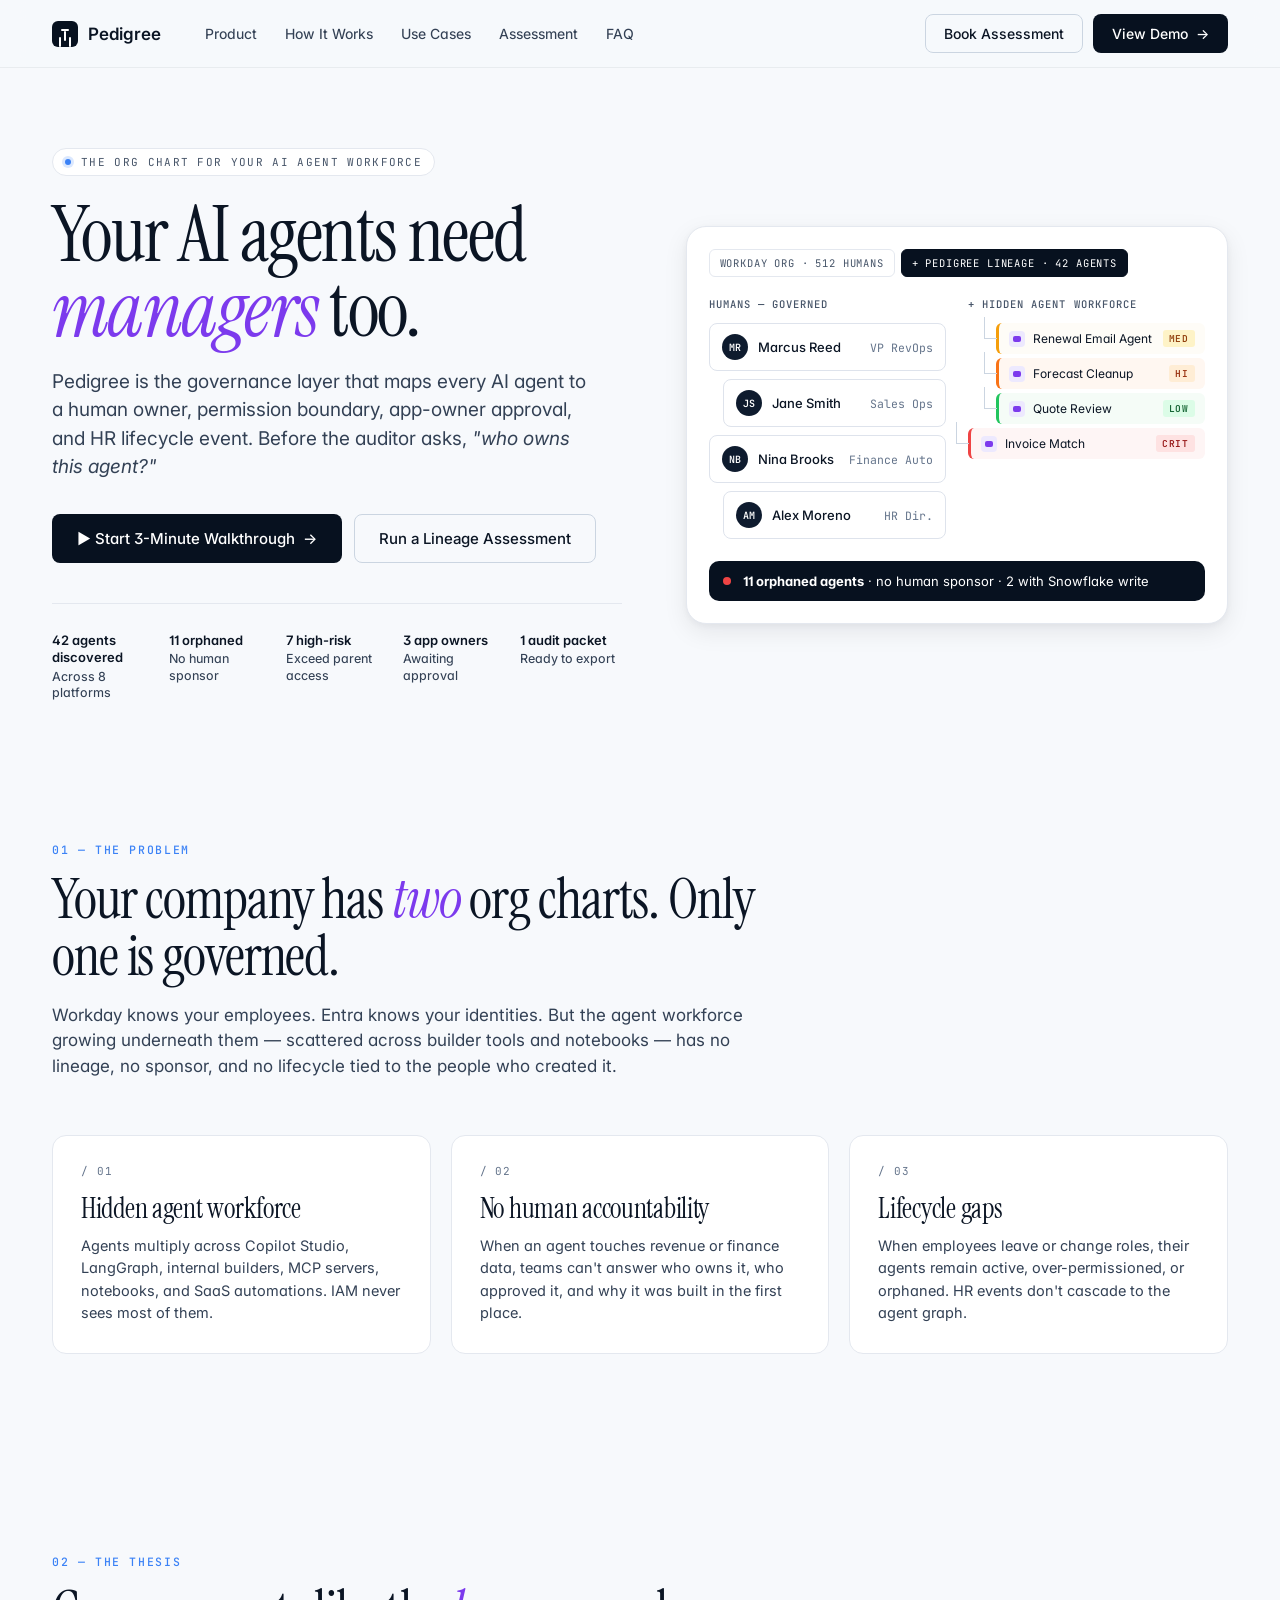
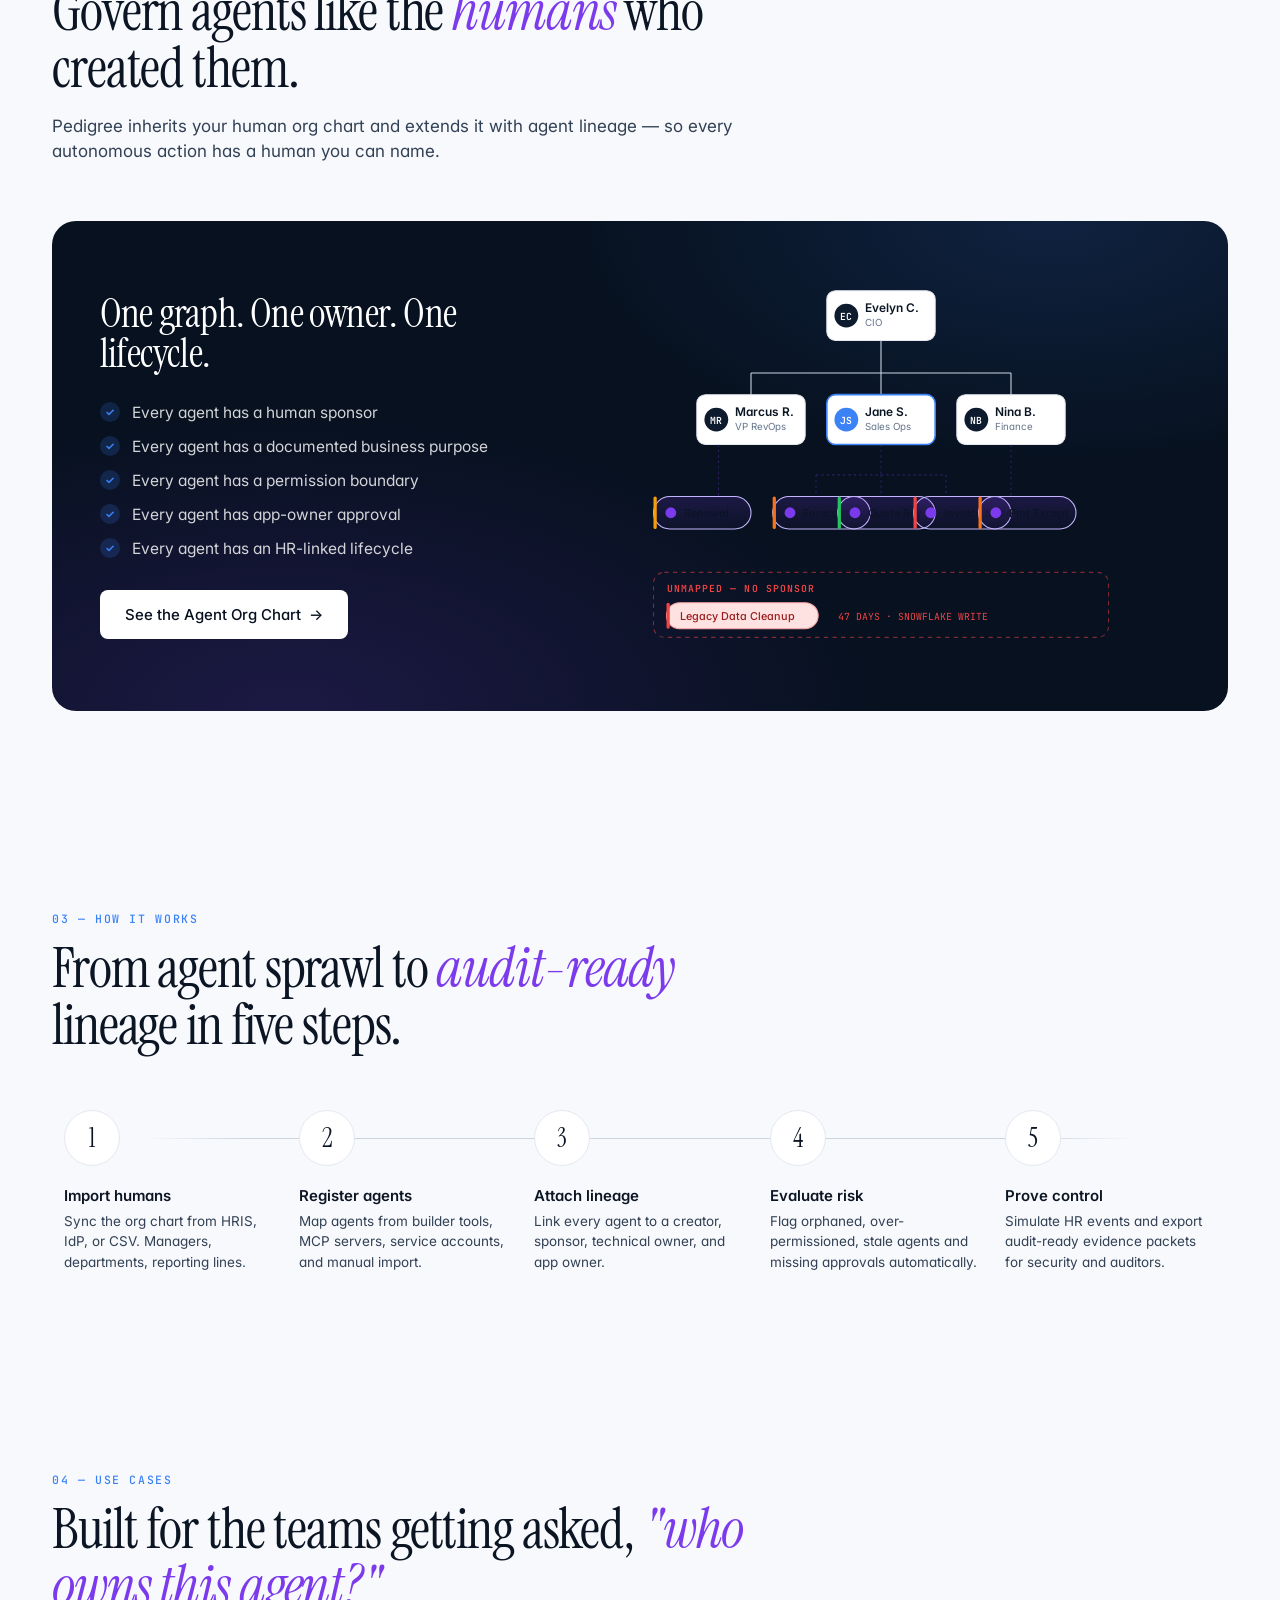
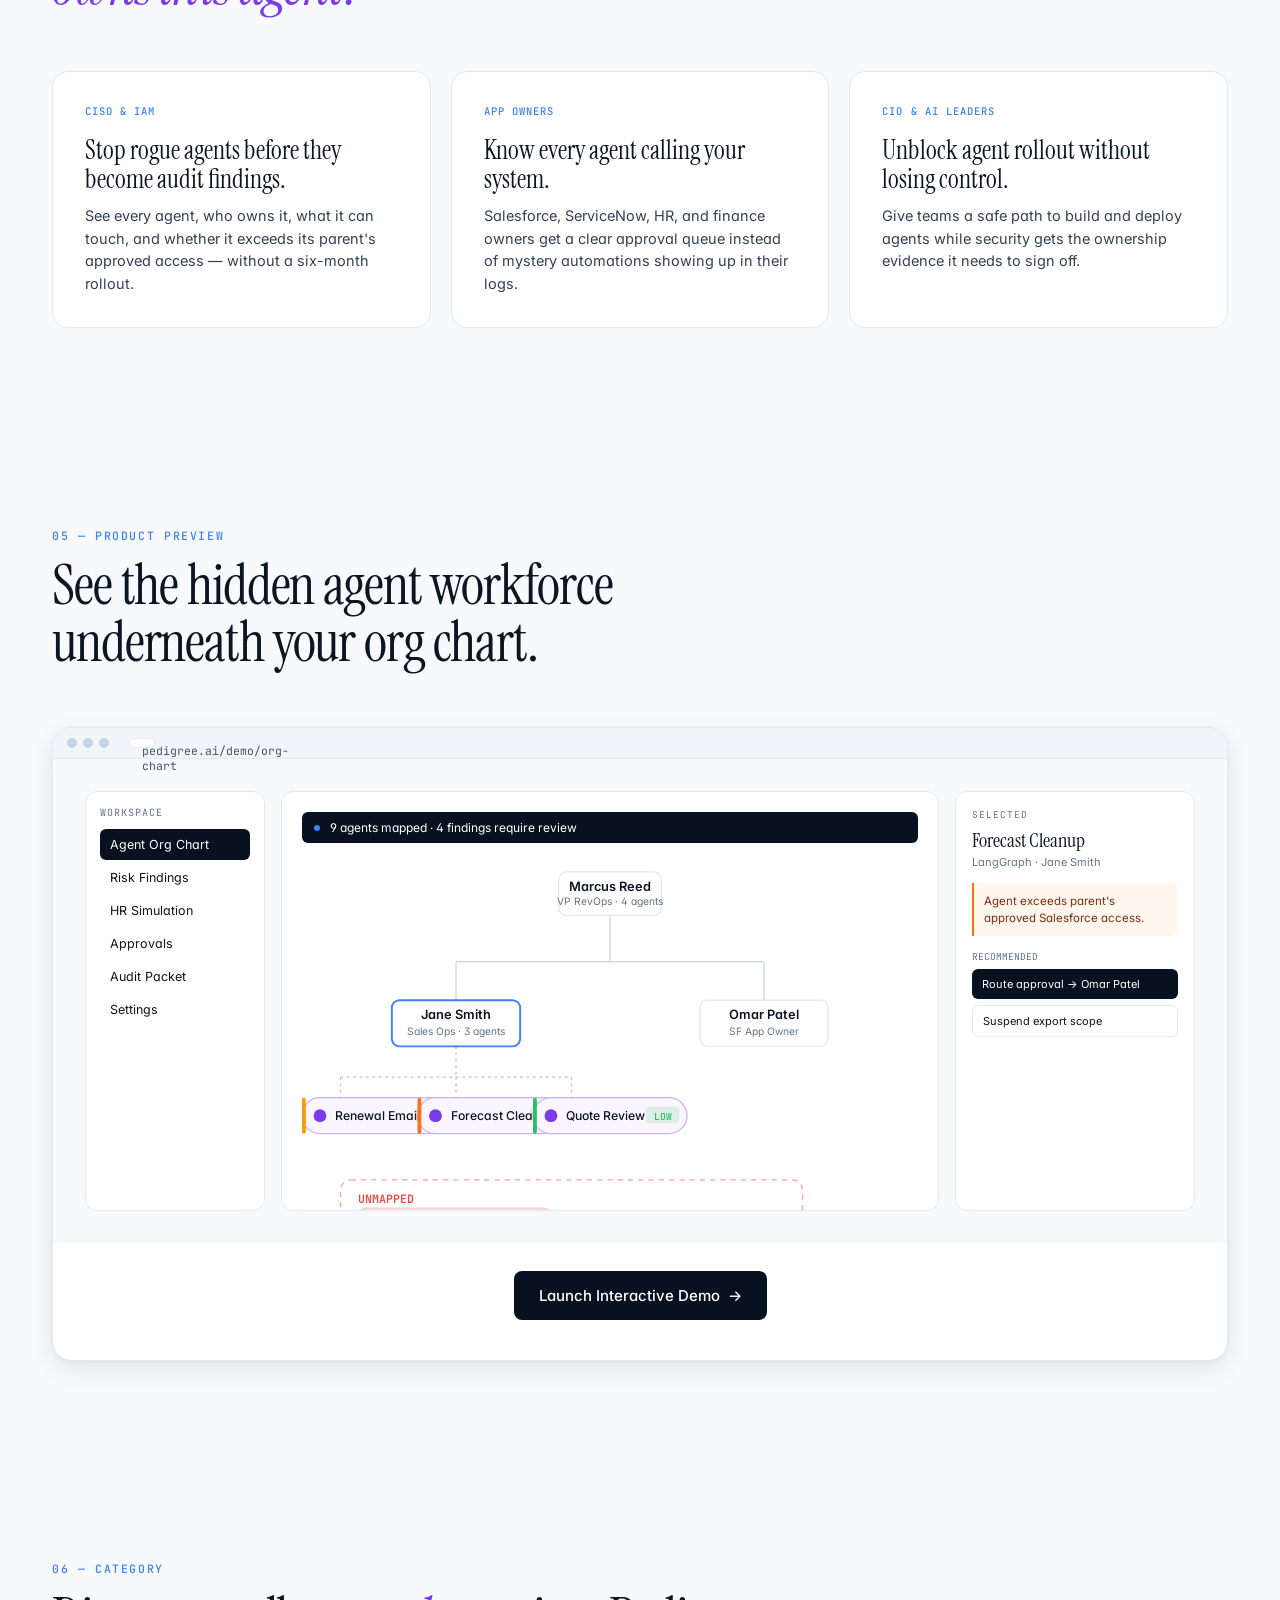
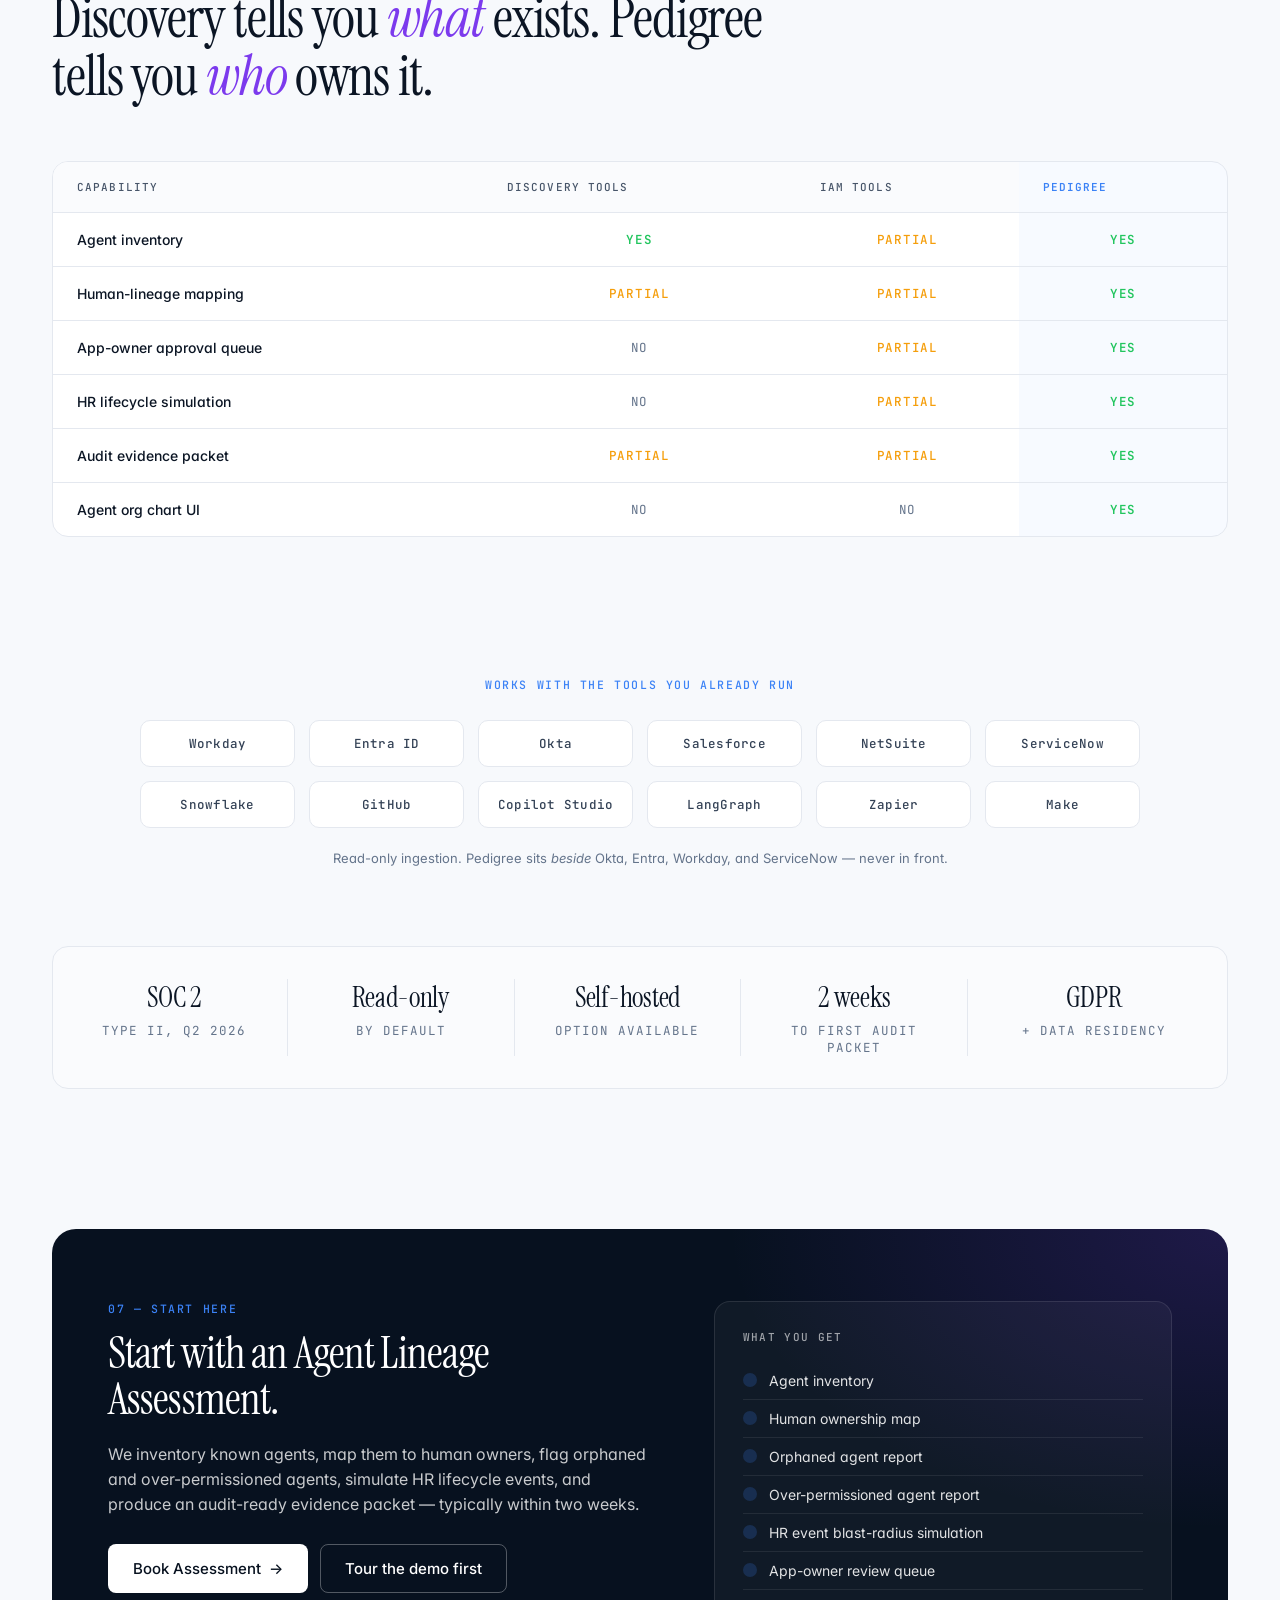
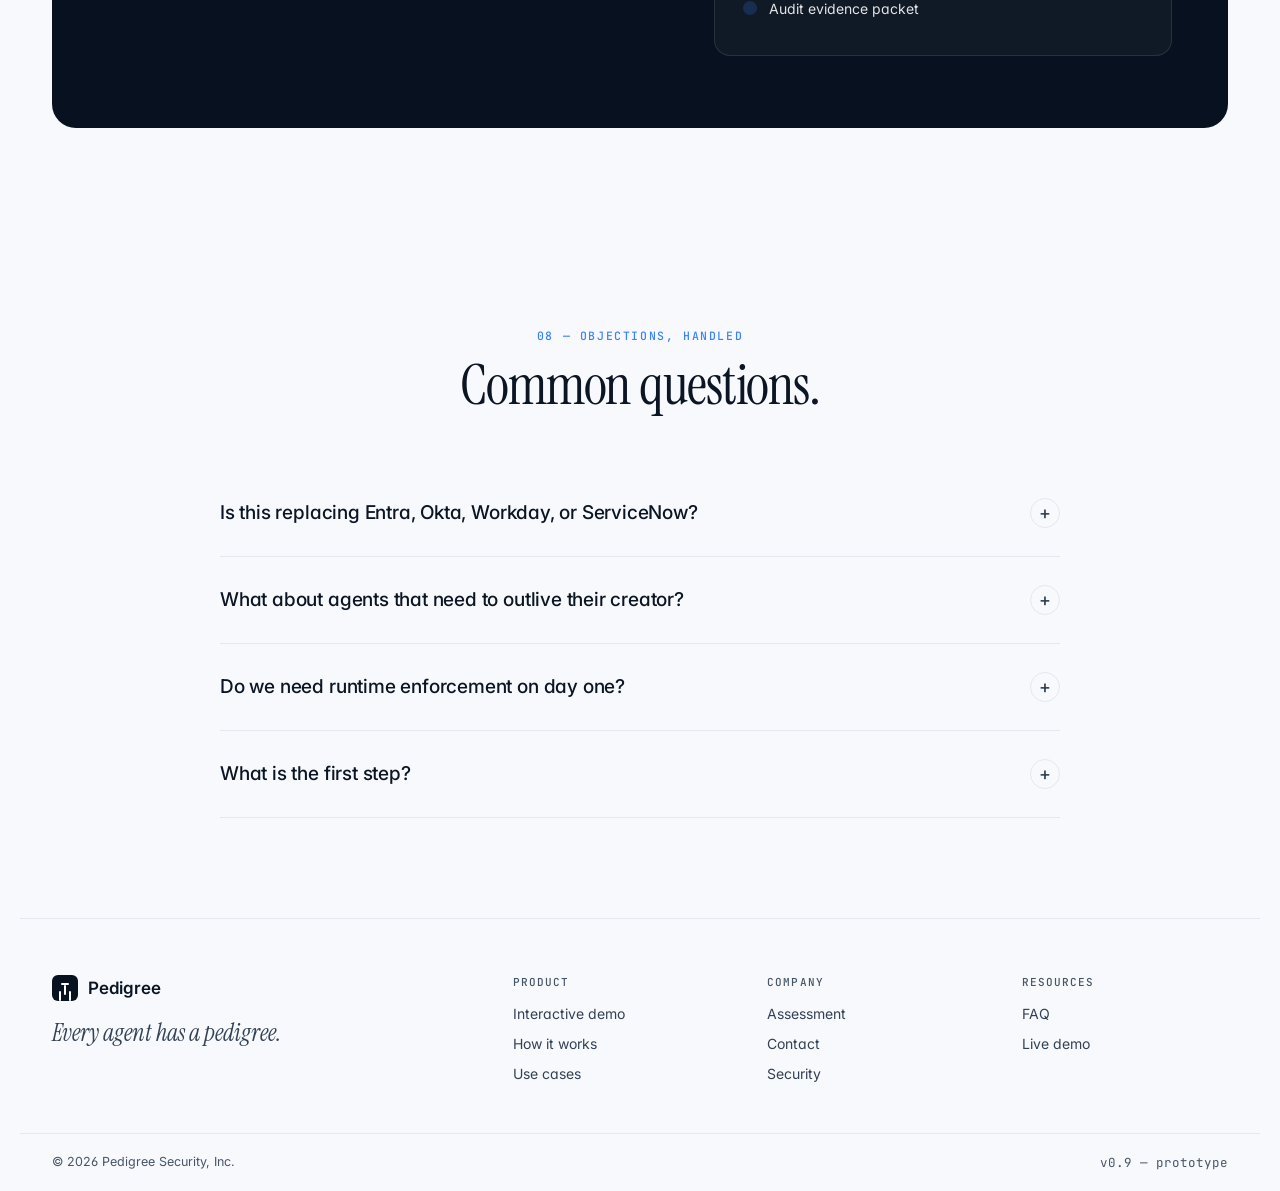
==== index.html @ a043f149 "Initial commit: Pedigree web project Co-Authored-By: Claude Sonnet 4.6 <noreply@anthropic.com>" ====
<!DOCTYPE html>
<html lang="en">
<head>
<meta charset="UTF-8" />
<meta name="viewport" content="width=device-width, initial-scale=1.0" />
<title>Pedigree — Every Agent Has a Pedigree</title>
<link rel="preconnect" href="https://fonts.googleapis.com">
<link rel="preconnect" href="https://fonts.gstatic.com" crossorigin>
<link href="https://fonts.googleapis.com/css2?family=Inter:wght@300;400;500;600;700&family=Instrument+Serif:ital@0;1&family=JetBrains+Mono:wght@400;500&display=swap" rel="stylesheet">
<link rel="stylesheet" href="css/tokens.css">
<style>
  body { background: var(--off-white); color: var(--text); }

  /* ============ Nav ============ */
  .nav {
    position: sticky; top: 0; z-index: 50;
    backdrop-filter: saturate(140%) blur(12px);
    background: rgba(247, 249, 252, 0.78);
    border-bottom: 1px solid rgba(8, 17, 31, 0.06);
  }
  .nav-inner {
    max-width: 1240px; margin: 0 auto; padding: 14px 32px;
    display: flex; align-items: center; gap: 32px;
  }
  .logo {
    display: flex; align-items: center; gap: 10px;
    font-weight: 600; font-size: 17px; letter-spacing: -0.01em;
  }
  .logo-mark {
    width: 26px; height: 26px; border-radius: 6px;
    background: var(--navy-950);
    display: grid; place-items: center; color: white;
    position: relative;
  }
  .logo-mark::before, .logo-mark::after {
    content: ''; position: absolute; background: white; border-radius: 1px;
  }
  .logo-mark::before { width: 8px; height: 2px; top: 8px; }
  .logo-mark::after {
    width: 2px; height: 10px; top: 10px; left: 12px;
    box-shadow: -5px 6px 0 white, 5px 6px 0 white;
  }
  .nav-links { display: flex; gap: 28px; margin-left: 12px; }
  .nav-links a { font-size: 14px; color: var(--text-2); font-weight: 450; }
  .nav-links a:hover { color: var(--text); }
  .nav-right { margin-left: auto; display: flex; gap: 10px; align-items: center; }
  .btn {
    display: inline-flex; align-items: center; gap: 8px;
    padding: 10px 18px; border-radius: var(--r-md);
    font-size: 14px; font-weight: 500; transition: all 0.15s ease;
    border: 1px solid transparent; white-space: nowrap;
  }
  .btn-primary { background: var(--navy-950); color: white; }
  .btn-primary:hover { background: var(--slate-700); transform: translateY(-1px); box-shadow: var(--shadow-md); }
  .btn-ghost { background: transparent; color: var(--text); border-color: var(--border-strong); }
  .btn-ghost:hover { background: white; border-color: var(--slate-400); }
  .btn-lg { padding: 14px 24px; font-size: 15px; }
  .btn .arrow { transition: transform 0.15s ease; }
  .btn:hover .arrow { transform: translateX(3px); }

  /* ============ Hero ============ */
  .hero {
    max-width: 1240px; margin: 0 auto; padding: 80px 32px 40px;
    display: grid; grid-template-columns: 1.05fr 1fr; gap: 64px; align-items: center;
  }
  .eyebrow {
    display: inline-flex; align-items: center; gap: 10px;
    font-family: var(--font-mono); font-size: 11px; text-transform: uppercase;
    letter-spacing: 0.12em; color: var(--slate-500);
    padding: 6px 12px; border: 1px solid var(--border); border-radius: 999px;
    background: white;
  }
  .eyebrow .dot { width: 6px; height: 6px; border-radius: 50%; background: var(--pedigree-blue); box-shadow: 0 0 0 3px rgba(59,130,246,0.18); }
  h1.hero-h {
    font-family: var(--font-serif); font-weight: 400;
    font-size: clamp(48px, 6vw, 84px); line-height: 0.98;
    letter-spacing: -0.02em; margin: 22px 0 18px;
  }
  h1.hero-h em { font-style: italic; color: var(--lineage-violet); }
  .hero-sub { font-size: 19px; line-height: 1.5; color: var(--text-2); max-width: 540px; margin-bottom: 32px; font-weight: 400; }
  .hero-ctas { display: flex; gap: 12px; margin-bottom: 40px; flex-wrap: wrap; }
  .proof-strip {
    display: grid; grid-template-columns: repeat(5, 1fr); gap: 16px;
    padding-top: 28px; border-top: 1px solid var(--border);
  }
  .proof-strip > div { font-size: 12.5px; color: var(--text-2); font-weight: 450; line-height: 1.35; }
  .proof-strip > div strong { display: block; font-weight: 600; color: var(--text); font-size: 13px; margin-bottom: 2px; }

  /* Hero visual — split org chart */
  .hero-viz { position: relative; }
  .viz-card {
    background: white; border-radius: 20px; border: 1px solid var(--border);
    box-shadow: var(--shadow-lg); padding: 22px; overflow: hidden;
    position: relative;
  }
  .viz-tabs { display: flex; gap: 6px; margin-bottom: 20px; }
  .viz-tab {
    font-family: var(--font-mono); font-size: 10.5px; text-transform: uppercase;
    letter-spacing: 0.08em; padding: 6px 10px; border-radius: 6px; color: var(--slate-500);
    border: 1px solid var(--border);
  }
  .viz-tab.active { background: var(--navy-950); color: white; border-color: var(--navy-950); }
  .viz-grid { display: grid; grid-template-columns: 1fr 1fr; gap: 22px; }
  .viz-col h4 {
    font-family: var(--font-mono); font-size: 10.5px; text-transform: uppercase;
    letter-spacing: 0.1em; color: var(--slate-500); margin: 0 0 12px; font-weight: 500;
  }
  .hnode {
    background: white; border: 1px solid var(--slate-150); border-radius: 8px;
    padding: 10px 12px; margin-bottom: 8px; display: flex; align-items: center; gap: 10px;
    font-size: 13px; font-weight: 500;
  }
  .hnode .avatar {
    width: 26px; height: 26px; border-radius: 50%; background: var(--navy-800);
    color: white; font-size: 10px; font-weight: 600;
    display: grid; place-items: center; font-family: var(--font-mono);
  }
  .hnode .meta { font-weight: 400; color: var(--text-muted); font-size: 11.5px; margin-left: auto; font-family: var(--font-mono); }

  .anode {
    border-left: 3px solid var(--risk-medium);
    background: #FEFCF7; border-radius: 6px;
    padding: 7px 10px 7px 10px; margin: 4px 0 4px 28px;
    display: flex; align-items: center; gap: 8px; font-size: 12px;
    position: relative;
  }
  .anode::before {
    content: ''; position: absolute; left: -15px; top: -6px; bottom: 50%;
    border-left: 1px solid var(--slate-200); border-bottom: 1px solid var(--slate-200);
    width: 12px;
  }
  .anode .bot {
    width: 16px; height: 16px; border-radius: 4px; background: var(--lineage-violet-soft);
    display: grid; place-items: center;
  }
  .anode .bot::after { content: ''; width: 8px; height: 6px; border-radius: 2px; background: var(--lineage-violet); display: block; }
  .anode.risk-high { border-left-color: var(--risk-high); background: #FFF7F1; }
  .anode.risk-critical { border-left-color: var(--risk-critical); background: #FEF5F5; }
  .anode.risk-low { border-left-color: var(--risk-low); background: #F5FCF7; }
  .rbadge {
    margin-left: auto; font-family: var(--font-mono); font-size: 9.5px;
    text-transform: uppercase; letter-spacing: 0.08em; font-weight: 600;
    padding: 2px 6px; border-radius: 3px;
  }
  .rbadge.high { background: var(--risk-high-soft); color: #9A3412; }
  .rbadge.critical { background: var(--risk-critical-soft); color: #991B1B; }
  .rbadge.medium { background: var(--risk-medium-soft); color: #92400E; }
  .rbadge.low { background: var(--risk-low-soft); color: #166534; }

  .alert-strip {
    margin-top: 14px; background: var(--navy-950); color: white;
    border-radius: 10px; padding: 12px 14px; display: flex; align-items: center; gap: 12px;
    font-size: 13px;
  }
  .alert-strip .pulse {
    width: 8px; height: 8px; border-radius: 50%; background: var(--risk-critical);
    box-shadow: 0 0 0 0 rgba(239, 68, 68, 0.55); animation: pulse 1.8s infinite;
    flex-shrink: 0;
  }
  @keyframes pulse {
    0% { box-shadow: 0 0 0 0 rgba(239, 68, 68, 0.55); }
    70% { box-shadow: 0 0 0 10px rgba(239, 68, 68, 0); }
    100% { box-shadow: 0 0 0 0 rgba(239, 68, 68, 0); }
  }

  /* ============ Section ============ */
  section.s { max-width: 1240px; margin: 0 auto; padding: 100px 32px; }
  .s-head { max-width: 720px; margin-bottom: 56px; }
  .s-kicker {
    font-family: var(--font-mono); font-size: 11.5px; text-transform: uppercase;
    letter-spacing: 0.14em; color: var(--pedigree-blue); margin-bottom: 14px; font-weight: 500;
  }
  h2.s-h {
    font-family: var(--font-serif); font-weight: 400;
    font-size: clamp(36px, 4.5vw, 56px); line-height: 1.02;
    letter-spacing: -0.02em; margin: 0 0 16px;
  }
  h2.s-h em { font-style: italic; color: var(--lineage-violet); }
  .s-sub { font-size: 17px; color: var(--text-2); line-height: 1.5; }

  /* Problem cards */
  .problem-grid { display: grid; grid-template-columns: repeat(3, 1fr); gap: 20px; }
  .pcard {
    background: white; border-radius: 14px; border: 1px solid var(--border);
    padding: 28px; position: relative; overflow: hidden;
    transition: all 0.2s ease;
  }
  .pcard:hover { border-color: var(--slate-300); transform: translateY(-2px); box-shadow: var(--shadow-md); }
  .pcard-num {
    font-family: var(--font-mono); font-size: 11px; color: var(--slate-400);
    letter-spacing: 0.08em;
  }
  .pcard h3 {
    font-family: var(--font-serif); font-weight: 400; font-size: 28px;
    margin: 16px 0 10px; letter-spacing: -0.01em; line-height: 1.1;
  }
  .pcard p { color: var(--text-2); font-size: 14.5px; line-height: 1.55; margin: 0; }

  /* Thesis — org chart visual */
  .thesis-card {
    background: var(--navy-950); color: white; border-radius: 24px;
    padding: 48px; margin-top: 32px; position: relative; overflow: hidden;
  }
  .thesis-card::before {
    content: ''; position: absolute; inset: 0;
    background:
      radial-gradient(ellipse 600px 300px at 20% 100%, rgba(124, 58, 237, 0.18), transparent),
      radial-gradient(ellipse 500px 250px at 85% 0%, rgba(59, 130, 246, 0.15), transparent);
    pointer-events: none;
  }
  .thesis-inner { position: relative; display: grid; grid-template-columns: 1fr 1.2fr; gap: 56px; align-items: center; }
  .thesis-inner h2.s-h { color: white; }
  .thesis-bullets { margin-top: 28px; display: grid; gap: 14px; }
  .thesis-bullets div {
    display: flex; align-items: center; gap: 12px; font-size: 15.5px; color: rgba(255,255,255,0.82);
  }
  .thesis-bullets .check {
    width: 20px; height: 20px; border-radius: 50%; background: rgba(59,130,246,0.18);
    color: var(--pedigree-blue); display: grid; place-items: center; flex-shrink: 0;
  }
  .thesis-bullets .check::after { content: '✓'; font-size: 11px; font-weight: 700; }

  /* How it works */
  .steps { display: grid; grid-template-columns: repeat(5, 1fr); gap: 0; position: relative; }
  .steps::before {
    content: ''; position: absolute; top: 28px; left: 8%; right: 8%;
    height: 1px; background: linear-gradient(to right, transparent, var(--slate-200) 10%, var(--slate-200) 90%, transparent);
    z-index: 0;
  }
  .step { position: relative; z-index: 1; padding: 0 12px; }
  .step-num {
    width: 56px; height: 56px; border-radius: 50%;
    background: white; border: 1px solid var(--border);
    display: grid; place-items: center; margin-bottom: 20px;
    font-family: var(--font-serif); font-size: 26px; color: var(--text);
  }
  .step h4 { font-size: 15px; font-weight: 600; margin: 0 0 6px; }
  .step p { font-size: 13.5px; color: var(--text-2); line-height: 1.5; margin: 0; }

  /* Use cases */
  .uc-grid { display: grid; grid-template-columns: repeat(3, 1fr); gap: 20px; }
  .ucard {
    background: white; border: 1px solid var(--border); border-radius: 16px;
    padding: 32px; transition: all 0.2s ease; position: relative;
  }
  .ucard:hover { border-color: var(--slate-300); box-shadow: var(--shadow-md); }
  .ucard-tag {
    font-family: var(--font-mono); font-size: 10.5px; text-transform: uppercase;
    letter-spacing: 0.1em; color: var(--pedigree-blue); font-weight: 500; margin-bottom: 18px;
  }
  .ucard h3 { font-family: var(--font-serif); font-weight: 400; font-size: 26px; line-height: 1.1; margin: 0 0 12px; }
  .ucard p { color: var(--text-2); font-size: 14.5px; line-height: 1.55; margin: 0; }

  /* Product preview */
  .preview {
    background: white; border-radius: 20px; border: 1px solid var(--border);
    box-shadow: var(--shadow-lg); overflow: hidden; margin-top: 24px;
  }
  .preview-chrome {
    background: var(--slate-50); padding: 10px 14px; display: flex; gap: 6px; align-items: center;
    border-bottom: 1px solid var(--border);
  }
  .preview-chrome span { width: 10px; height: 10px; border-radius: 50%; background: var(--slate-200); }
  .preview-chrome .url {
    margin-left: 14px; font-family: var(--font-mono); font-size: 11.5px; color: var(--slate-500);
    background: white; padding: 4px 12px; border-radius: 5px; border: 1px solid var(--border);
  }
  .preview-body { padding: 32px; background: var(--off-white); }
  .preview-cta { text-align: center; margin-top: 28px; }

  /* Comparison table */
  .cmp {
    background: white; border: 1px solid var(--border); border-radius: 16px; overflow: hidden;
    margin-top: 24px;
  }
  .cmp table { width: 100%; border-collapse: collapse; }
  .cmp th, .cmp td { padding: 18px 24px; text-align: left; font-size: 14px; }
  .cmp th {
    font-family: var(--font-mono); font-size: 11px; text-transform: uppercase;
    letter-spacing: 0.1em; color: var(--slate-500); font-weight: 500;
    background: var(--surface-2); border-bottom: 1px solid var(--border);
  }
  .cmp th.pedigree, .cmp td.pedigree { background: rgba(59, 130, 246, 0.04); color: var(--pedigree-blue); font-weight: 600; }
  .cmp th.pedigree { color: var(--pedigree-blue); }
  .cmp tr + tr td { border-top: 1px solid var(--border); }
  .cmp td:first-child { font-weight: 500; color: var(--text); }
  .cmp .v-yes { color: var(--risk-low); font-weight: 600; }
  .cmp .v-no { color: var(--slate-400); }
  .cmp .v-partial { color: var(--risk-medium); font-weight: 500; }
  .cmp td:not(:first-child) { text-align: center; font-family: var(--font-mono); font-size: 12.5px; text-transform: uppercase; letter-spacing: 0.06em; }

  /* FAQ */
  .faq { max-width: 840px; margin: 0 auto; }
  .faq-item {
    border-bottom: 1px solid var(--border); padding: 28px 0; cursor: pointer;
  }
  .faq-q {
    display: flex; align-items: center; justify-content: space-between; gap: 24px;
    font-size: 19px; font-weight: 500; letter-spacing: -0.01em;
  }
  .faq-toggle {
    width: 30px; height: 30px; border-radius: 50%; border: 1px solid var(--border);
    display: grid; place-items: center; font-size: 18px; color: var(--text-2);
    flex-shrink: 0; transition: all 0.2s;
  }
  .faq-item.open .faq-toggle { background: var(--navy-950); color: white; border-color: var(--navy-950); transform: rotate(45deg); }
  .faq-a {
    color: var(--text-2); font-size: 15px; line-height: 1.6;
    max-height: 0; overflow: hidden; transition: max-height 0.25s ease, margin 0.25s ease;
  }
  .faq-item.open .faq-a { max-height: 300px; margin-top: 14px; }

  /* Assessment CTA */
  .assess {
    background: var(--navy-950); color: white; border-radius: 24px;
    padding: 72px 56px; display: grid; grid-template-columns: 1.2fr 1fr; gap: 56px; align-items: start;
    position: relative; overflow: hidden;
  }
  .assess::before {
    content: ''; position: absolute; inset: 0;
    background: radial-gradient(ellipse 500px 300px at 100% 0%, rgba(124, 58, 237, 0.2), transparent);
    pointer-events: none;
  }
  .assess h2 { font-family: var(--font-serif); font-weight: 400; font-size: 44px; line-height: 1.05; margin: 0 0 20px; letter-spacing: -0.02em; color: white; }
  .assess p { color: rgba(255,255,255,0.78); font-size: 16px; line-height: 1.55; margin-bottom: 28px; }
  .deliverables {
    background: rgba(255,255,255,0.04); border: 1px solid rgba(255,255,255,0.1);
    border-radius: 16px; padding: 28px; position: relative;
  }
  .deliverables h4 {
    font-family: var(--font-mono); font-size: 11px; text-transform: uppercase;
    letter-spacing: 0.12em; color: rgba(255,255,255,0.6); margin: 0 0 18px; font-weight: 500;
  }
  .deliverables li {
    list-style: none; padding: 10px 0; border-top: 1px solid rgba(255,255,255,0.08);
    display: flex; align-items: center; gap: 12px; font-size: 14px; color: rgba(255,255,255,0.88);
  }
  .deliverables li:first-child { border-top: none; }
  .deliverables li::before {
    content: ''; width: 14px; height: 14px; border-radius: 50%;
    background: rgba(59,130,246,0.2); position: relative; flex-shrink: 0;
  }
  .btn-white { background: white; color: var(--navy-950); }
  .btn-white:hover { background: var(--off-white); }

  /* Logo pills + trust row */
  .logo-pill {
    background: white; border: 1px solid var(--border); border-radius: 10px;
    padding: 14px 10px; text-align: center; font-size: 12.5px; font-weight: 500;
    color: var(--text-2); font-family: var(--font-mono); letter-spacing: 0.02em;
  }
  .trust-row {
    background: var(--surface-2); border: 1px solid var(--border); border-radius: 16px;
    padding: 32px; display: grid; grid-template-columns: repeat(5, 1fr); gap: 24px;
  }
  .trust-item { text-align: center; border-right: 1px solid var(--border); padding-right: 24px; }
  .trust-item:last-child { border-right: none; padding-right: 0; }
  .trust-item .t-num {
    font-family: var(--font-serif); font-size: 28px; font-weight: 400;
    letter-spacing: -0.01em; color: var(--text); margin-bottom: 6px;
  }
  .trust-item > div:last-child { font-size: 12.5px; color: var(--text-muted); font-family: var(--font-mono); text-transform: uppercase; letter-spacing: 0.08em; }

  /* Footer */
  footer {
    border-top: 1px solid var(--border); padding: 56px 32px 40px;
    max-width: 1240px; margin: 0 auto;
    display: grid; grid-template-columns: 2fr 1fr 1fr 1fr; gap: 48px;
  }
  footer .ft-brand { max-width: 320px; }
  footer .ft-brand p { font-family: var(--font-serif); font-size: 24px; font-style: italic; margin: 16px 0 0; color: var(--text-2); }
  footer h5 { font-family: var(--font-mono); font-size: 11px; text-transform: uppercase; letter-spacing: 0.1em; color: var(--slate-500); margin: 0 0 14px; font-weight: 500; }
  footer ul { list-style: none; padding: 0; margin: 0; }
  footer li { margin-bottom: 10px; }
  footer a { font-size: 14px; color: var(--text-2); }
  footer a:hover { color: var(--text); }
  .ft-bottom { max-width: 1240px; margin: 0 auto; border-top: 1px solid var(--border); padding: 20px 32px; display: flex; justify-content: space-between; font-size: 12.5px; color: var(--slate-500); }

  /* Modal */
  .modal-backdrop {
    position: fixed; inset: 0; background: rgba(8, 17, 31, 0.5); backdrop-filter: blur(4px);
    z-index: 100; display: none; align-items: center; justify-content: center; padding: 24px;
  }
  .modal-backdrop.open { display: flex; }
  .modal {
    background: white; border-radius: 20px; padding: 40px; max-width: 520px; width: 100%;
    box-shadow: var(--shadow-xl); position: relative;
  }
  .modal-close {
    position: absolute; top: 18px; right: 18px; width: 32px; height: 32px;
    border-radius: 50%; background: var(--slate-50); display: grid; place-items: center;
    font-size: 18px; color: var(--text-2);
  }
  .modal h3 { font-family: var(--font-serif); font-size: 32px; font-weight: 400; margin: 0 0 8px; letter-spacing: -0.015em; }
  .modal p { color: var(--text-2); font-size: 14px; margin: 0 0 24px; }
  .form-grid { display: grid; gap: 14px; }
  .form-row { display: grid; grid-template-columns: 1fr 1fr; gap: 14px; }
  .form-field label {
    display: block; font-size: 12px; font-weight: 500; color: var(--text-2);
    margin-bottom: 6px; font-family: var(--font-mono); text-transform: uppercase; letter-spacing: 0.08em;
  }
  .form-field input, .form-field select, .form-field textarea {
    width: 100%; padding: 10px 12px; border: 1px solid var(--border); border-radius: 8px;
    font-size: 14px; background: var(--off-white);
  }
  .form-field input:focus, .form-field select:focus, .form-field textarea:focus {
    outline: none; border-color: var(--pedigree-blue); background: white;
  }
  .form-success { text-align: center; padding: 20px 0; }
  .form-success .check-big {
    width: 56px; height: 56px; border-radius: 50%; background: var(--risk-low-soft); color: var(--risk-low);
    display: grid; place-items: center; margin: 0 auto 20px; font-size: 24px;
  }
  .form-success h4 { font-family: var(--font-serif); font-size: 26px; font-weight: 400; margin: 0 0 10px; }

  @media (max-width: 960px) {
    .hero { grid-template-columns: 1fr; gap: 32px; padding: 48px 24px; }
    .proof-strip { grid-template-columns: repeat(2, 1fr); }
    .problem-grid, .uc-grid { grid-template-columns: 1fr; }
    .steps { grid-template-columns: 1fr; gap: 24px; }
    .steps::before { display: none; }
    .thesis-inner { grid-template-columns: 1fr; }
    .assess { grid-template-columns: 1fr; padding: 48px 24px; }
    .nav-links { display: none; }
    footer { grid-template-columns: 1fr 1fr; }
    section.s { padding: 64px 24px; }
  }
</style>
</head>
<body>

<!-- Nav -->
<nav class="nav">
  <div class="nav-inner">
    <a href="#" class="logo">
      <span class="logo-mark"></span>
      <span>Pedigree</span>
    </a>
    <div class="nav-links">
      <a href="#product">Product</a>
      <a href="#how">How It Works</a>
      <a href="#use-cases">Use Cases</a>
      <a href="#assessment">Assessment</a>
      <a href="#faq">FAQ</a>
    </div>
    <div class="nav-right">
      <button class="btn btn-ghost" onclick="openAssessModal()">Book Assessment</button>
      <a class="btn btn-primary" href="demo.html">View Demo <span class="arrow">→</span></a>
    </div>
  </div>
</nav>

<!-- Hero -->
<section class="hero">
  <div>
    <span class="eyebrow"><span class="dot"></span> The org chart for your AI agent workforce</span>
    <h1 class="hero-h">Your AI agents need <em>managers</em> too.</h1>
    <p class="hero-sub">
      Pedigree is the governance layer that maps every AI agent to a human owner, permission boundary,
      app-owner approval, and HR lifecycle event. Before the auditor asks, <em>"who owns this agent?"</em>
    </p>
    <div class="hero-ctas">
      <a class="btn btn-primary btn-lg" href="demo.html">▶ Start 3-Minute Walkthrough <span class="arrow">→</span></a>
      <button class="btn btn-ghost btn-lg" onclick="openAssessModal()">Run a Lineage Assessment</button>
    </div>
    <div class="proof-strip">
      <div><strong>42 agents discovered</strong>Across 8 platforms</div>
      <div><strong>11 orphaned</strong>No human sponsor</div>
      <div><strong>7 high-risk</strong>Exceed parent access</div>
      <div><strong>3 app owners</strong>Awaiting approval</div>
      <div><strong>1 audit packet</strong>Ready to export</div>
    </div>
  </div>

  <!-- Hero visual -->
  <div class="hero-viz">
    <div class="viz-card">
      <div class="viz-tabs">
        <span class="viz-tab">Workday org · 512 humans</span>
        <span class="viz-tab active">+ Pedigree lineage · 42 agents</span>
      </div>
      <div class="viz-grid">
        <div class="viz-col">
          <h4>Humans — governed</h4>
          <div class="hnode"><span class="avatar">MR</span> Marcus Reed <span class="meta">VP RevOps</span></div>
          <div class="hnode" style="margin-left: 14px;"><span class="avatar">JS</span> Jane Smith <span class="meta">Sales Ops</span></div>
          <div class="hnode"><span class="avatar">NB</span> Nina Brooks <span class="meta">Finance Auto</span></div>
          <div class="hnode" style="margin-left: 14px;"><span class="avatar">AM</span> Alex Moreno <span class="meta">HR Dir.</span></div>
        </div>
        <div class="viz-col">
          <h4>+ Hidden agent workforce</h4>
          <div class="anode risk-medium"><span class="bot"></span> Renewal Email Agent <span class="rbadge medium">Med</span></div>
          <div class="anode risk-high"><span class="bot"></span> Forecast Cleanup <span class="rbadge high">Hi</span></div>
          <div class="anode risk-low"><span class="bot"></span> Quote Review <span class="rbadge low">Low</span></div>
          <div class="anode risk-critical" style="margin-left: 0;"><span class="bot"></span> Invoice Match <span class="rbadge critical">Crit</span></div>
        </div>
      </div>
      <div class="alert-strip">
        <span class="pulse"></span>
        <div>
          <strong>11 orphaned agents</strong> · no human sponsor · 2 with Snowflake write
        </div>
      </div>
    </div>
  </div>
</section>

<!-- Problem section -->
<section class="s" id="problem">
  <div class="s-head">
    <div class="s-kicker">01 — The problem</div>
    <h2 class="s-h">Your company has <em>two</em> org charts. Only one is governed.</h2>
    <p class="s-sub">
      Workday knows your employees. Entra knows your identities. But the agent workforce growing
      underneath them — scattered across builder tools and notebooks — has no lineage, no sponsor,
      and no lifecycle tied to the people who created it.
    </p>
  </div>
  <div class="problem-grid">
    <div class="pcard">
      <div class="pcard-num">/ 01</div>
      <h3>Hidden agent workforce</h3>
      <p>Agents multiply across Copilot Studio, LangGraph, internal builders, MCP servers, notebooks, and SaaS automations. IAM never sees most of them.</p>
    </div>
    <div class="pcard">
      <div class="pcard-num">/ 02</div>
      <h3>No human accountability</h3>
      <p>When an agent touches revenue or finance data, teams can't answer who owns it, who approved it, and why it was built in the first place.</p>
    </div>
    <div class="pcard">
      <div class="pcard-num">/ 03</div>
      <h3>Lifecycle gaps</h3>
      <p>When employees leave or change roles, their agents remain active, over-permissioned, or orphaned. HR events don't cascade to the agent graph.</p>
    </div>
  </div>
</section>

<!-- Thesis -->
<section class="s" id="product">
  <div class="s-head">
    <div class="s-kicker">02 — The thesis</div>
    <h2 class="s-h">Govern agents like the <em>humans</em> who created them.</h2>
    <p class="s-sub">Pedigree inherits your human org chart and extends it with agent lineage — so every autonomous action has a human you can name.</p>
  </div>
  <div class="thesis-card">
    <div class="thesis-inner">
      <div>
        <h2 class="s-h" style="font-size: 40px;">One graph. One owner. One lifecycle.</h2>
        <div class="thesis-bullets">
          <div><span class="check"></span> Every agent has a human sponsor</div>
          <div><span class="check"></span> Every agent has a documented business purpose</div>
          <div><span class="check"></span> Every agent has a permission boundary</div>
          <div><span class="check"></span> Every agent has app-owner approval</div>
          <div><span class="check"></span> Every agent has an HR-linked lifecycle</div>
        </div>
        <div style="margin-top: 32px;">
          <a class="btn btn-white btn-lg" href="demo.html">See the Agent Org Chart <span class="arrow">→</span></a>
        </div>
      </div>
      <!-- Mini org chart svg -->
      <div id="thesisChart"></div>
    </div>
  </div>
</section>

<!-- How it works -->
<section class="s" id="how">
  <div class="s-head">
    <div class="s-kicker">03 — How it works</div>
    <h2 class="s-h">From agent sprawl to <em>audit-ready</em> lineage in five steps.</h2>
  </div>
  <div class="steps">
    <div class="step"><div class="step-num">1</div><h4>Import humans</h4><p>Sync the org chart from HRIS, IdP, or CSV. Managers, departments, reporting lines.</p></div>
    <div class="step"><div class="step-num">2</div><h4>Register agents</h4><p>Map agents from builder tools, MCP servers, service accounts, and manual import.</p></div>
    <div class="step"><div class="step-num">3</div><h4>Attach lineage</h4><p>Link every agent to a creator, sponsor, technical owner, and app owner.</p></div>
    <div class="step"><div class="step-num">4</div><h4>Evaluate risk</h4><p>Flag orphaned, over-permissioned, stale agents and missing approvals automatically.</p></div>
    <div class="step"><div class="step-num">5</div><h4>Prove control</h4><p>Simulate HR events and export audit-ready evidence packets for security and auditors.</p></div>
  </div>
</section>

<!-- Use cases -->
<section class="s" id="use-cases">
  <div class="s-head">
    <div class="s-kicker">04 — Use cases</div>
    <h2 class="s-h">Built for the teams getting asked, <em>"who owns this agent?"</em></h2>
  </div>
  <div class="uc-grid">
    <div class="ucard">
      <div class="ucard-tag">CISO &amp; IAM</div>
      <h3>Stop rogue agents before they become audit findings.</h3>
      <p>See every agent, who owns it, what it can touch, and whether it exceeds its parent's approved access — without a six-month rollout.</p>
    </div>
    <div class="ucard">
      <div class="ucard-tag">App Owners</div>
      <h3>Know every agent calling your system.</h3>
      <p>Salesforce, ServiceNow, HR, and finance owners get a clear approval queue instead of mystery automations showing up in their logs.</p>
    </div>
    <div class="ucard">
      <div class="ucard-tag">CIO &amp; AI Leaders</div>
      <h3>Unblock agent rollout without losing control.</h3>
      <p>Give teams a safe path to build and deploy agents while security gets the ownership evidence it needs to sign off.</p>
    </div>
  </div>
</section>

<!-- Product preview -->
<section class="s">
  <div class="s-head">
    <div class="s-kicker">05 — Product preview</div>
    <h2 class="s-h">See the hidden agent workforce underneath your org chart.</h2>
  </div>
  <div class="preview">
    <div class="preview-chrome">
      <span></span><span></span><span></span>
      <span class="url">pedigree.ai/demo/org-chart</span>
    </div>
    <div class="preview-body">
      <div id="previewCanvas"></div>
    </div>
    <div class="preview-cta" style="padding: 0 32px 40px;">
      <a class="btn btn-primary btn-lg" href="demo.html">Launch Interactive Demo <span class="arrow">→</span></a>
    </div>
  </div>
</section>

<!-- Comparison -->
<section class="s">
  <div class="s-head">
    <div class="s-kicker">06 — Category</div>
    <h2 class="s-h">Discovery tells you <em>what</em> exists. Pedigree tells you <em>who</em> owns it.</h2>
  </div>
  <div class="cmp">
    <table>
      <thead>
        <tr>
          <th>Capability</th>
          <th>Discovery tools</th>
          <th>IAM tools</th>
          <th class="pedigree">Pedigree</th>
        </tr>
      </thead>
      <tbody>
        <tr><td>Agent inventory</td><td><span class="v-yes">Yes</span></td><td><span class="v-partial">Partial</span></td><td class="pedigree"><span class="v-yes">Yes</span></td></tr>
        <tr><td>Human-lineage mapping</td><td><span class="v-partial">Partial</span></td><td><span class="v-partial">Partial</span></td><td class="pedigree"><span class="v-yes">Yes</span></td></tr>
        <tr><td>App-owner approval queue</td><td><span class="v-no">No</span></td><td><span class="v-partial">Partial</span></td><td class="pedigree"><span class="v-yes">Yes</span></td></tr>
        <tr><td>HR lifecycle simulation</td><td><span class="v-no">No</span></td><td><span class="v-partial">Partial</span></td><td class="pedigree"><span class="v-yes">Yes</span></td></tr>
        <tr><td>Audit evidence packet</td><td><span class="v-partial">Partial</span></td><td><span class="v-partial">Partial</span></td><td class="pedigree"><span class="v-yes">Yes</span></td></tr>
        <tr><td>Agent org chart UI</td><td><span class="v-no">No</span></td><td><span class="v-no">No</span></td><td class="pedigree"><span class="v-yes">Yes</span></td></tr>
      </tbody>
    </table>
  </div>
</section>

<!-- Integrations strip -->
<section class="s" style="padding-top: 40px; padding-bottom: 40px;">
  <div style="text-align: center; margin-bottom: 28px;">
    <div class="s-kicker">Works with the tools you already run</div>
  </div>
  <div style="display: grid; grid-template-columns: repeat(6, 1fr); gap: 14px; max-width: 1000px; margin: 0 auto;">
    <!-- logo pills -->
    <div class="logo-pill">Workday</div>
    <div class="logo-pill">Entra ID</div>
    <div class="logo-pill">Okta</div>
    <div class="logo-pill">Salesforce</div>
    <div class="logo-pill">NetSuite</div>
    <div class="logo-pill">ServiceNow</div>
    <div class="logo-pill">Snowflake</div>
    <div class="logo-pill">GitHub</div>
    <div class="logo-pill">Copilot Studio</div>
    <div class="logo-pill">LangGraph</div>
    <div class="logo-pill">Zapier</div>
    <div class="logo-pill">Make</div>
  </div>
  <div style="text-align: center; margin-top: 22px; font-size: 13px; color: var(--text-muted);">
    Read-only ingestion. Pedigree sits <em>beside</em> Okta, Entra, Workday, and ServiceNow — never in front.
  </div>
</section>

<!-- Trust row -->
<section class="s" style="padding: 40px 32px;">
  <div class="trust-row">
    <div class="trust-item"><div class="t-num">SOC 2</div><div>Type II, Q2 2026</div></div>
    <div class="trust-item"><div class="t-num">Read-only</div><div>by default</div></div>
    <div class="trust-item"><div class="t-num">Self-hosted</div><div>option available</div></div>
    <div class="trust-item"><div class="t-num">2 weeks</div><div>to first audit packet</div></div>
    <div class="trust-item"><div class="t-num">GDPR</div><div>+ data residency</div></div>
  </div>
</section>

<!-- Assessment -->
<section class="s" id="assessment">
  <div class="assess">
    <div>
      <div class="s-kicker" style="color: var(--pedigree-blue);">07 — Start here</div>
      <h2>Start with an Agent Lineage Assessment.</h2>
      <p>
        We inventory known agents, map them to human owners, flag orphaned and over-permissioned
        agents, simulate HR lifecycle events, and produce an audit-ready evidence packet —
        typically within two weeks.
      </p>
      <div style="display: flex; gap: 12px; flex-wrap: wrap;">
        <button class="btn btn-white btn-lg" onclick="openAssessModal()">Book Assessment <span class="arrow">→</span></button>
        <a class="btn btn-ghost btn-lg" style="color: white; border-color: rgba(255,255,255,0.3);" href="demo.html">Tour the demo first</a>
      </div>
    </div>
    <div class="deliverables">
      <h4>What you get</h4>
      <ul style="padding: 0; margin: 0;">
        <li>Agent inventory</li>
        <li>Human ownership map</li>
        <li>Orphaned agent report</li>
        <li>Over-permissioned agent report</li>
        <li>HR event blast-radius simulation</li>
        <li>App-owner review queue</li>
        <li>Audit evidence packet</li>
      </ul>
    </div>
  </div>
</section>

<!-- FAQ -->
<section class="s" id="faq">
  <div class="s-head" style="text-align: center; margin: 0 auto 56px;">
    <div class="s-kicker">08 — Objections, handled</div>
    <h2 class="s-h">Common questions.</h2>
  </div>
  <div class="faq">
    <div class="faq-item" onclick="this.classList.toggle('open')">
      <div class="faq-q">Is this replacing Entra, Okta, Workday, or ServiceNow? <span class="faq-toggle">+</span></div>
      <div class="faq-a">No. Pedigree sits above and between them as the lineage and evidence layer for AI agents. It connects human ownership, app-owner approvals, permission boundaries, and HR lifecycle events — it doesn't replace the systems of record.</div>
    </div>
    <div class="faq-item" onclick="this.classList.toggle('open')">
      <div class="faq-q">What about agents that need to outlive their creator? <span class="faq-toggle">+</span></div>
      <div class="faq-a">Pedigree supports org-owned agents with explicit exception workflows, sponsor reassignment, and audit evidence. Human-parented is the default; exceptions are visible and reviewable.</div>
    </div>
    <div class="faq-item" onclick="this.classList.toggle('open')">
      <div class="faq-q">Do we need runtime enforcement on day one? <span class="faq-toggle">+</span></div>
      <div class="faq-a">No. Most teams start with read-only lineage, risk findings, and audit evidence. Runtime enforcement becomes much easier once the ownership graph is trusted.</div>
    </div>
    <div class="faq-item" onclick="this.classList.toggle('open')">
      <div class="faq-q">What is the first step? <span class="faq-toggle">+</span></div>
      <div class="faq-a">Run an Agent Lineage Assessment. Start with known agents, map ownership, identify risk, and build the first governance baseline. You can see the interactive demo to understand the shape of the deliverable.</div>
    </div>
  </div>
</section>

<!-- Footer -->
<footer>
  <div class="ft-brand">
    <div class="logo"><span class="logo-mark"></span><span>Pedigree</span></div>
    <p>Every agent has a pedigree.</p>
  </div>
  <div>
    <h5>Product</h5>
    <ul>
      <li><a href="demo.html">Interactive demo</a></li>
      <li><a href="#how">How it works</a></li>
      <li><a href="#use-cases">Use cases</a></li>
    </ul>
  </div>
  <div>
    <h5>Company</h5>
    <ul>
      <li><a href="#assessment">Assessment</a></li>
      <li><a href="#" onclick="openAssessModal(); return false;">Contact</a></li>
      <li><a href="#">Security</a></li>
    </ul>
  </div>
  <div>
    <h5>Resources</h5>
    <ul>
      <li><a href="#faq">FAQ</a></li>
      <li><a href="demo.html">Live demo</a></li>
    </ul>
  </div>
</footer>
<div class="ft-bottom">
  <div>© 2026 Pedigree Security, Inc.</div>
  <div class="font-mono">v0.9 — prototype</div>
</div>

<!-- Assessment Modal -->
<div class="modal-backdrop" id="assessModal" onclick="if(event.target === this) closeAssessModal()">
  <div class="modal" id="assessModalContent">
    <button class="modal-close" onclick="closeAssessModal()">×</button>
    <div id="modalForm">
      <h3>Book Agent Lineage Assessment</h3>
      <p>2-week engagement. No commitment. You get a complete agent inventory, human ownership map, risk findings, HR lifecycle simulation, and audit evidence packet — whether or not you move forward with Pedigree.</p>
      <form class="form-grid" onsubmit="submitAssess(event)">
        <div class="form-row">
          <div class="form-field"><label>Name</label><input required type="text" placeholder="Full name" /></div>
          <div class="form-field"><label>Work email</label><input required type="email" placeholder="you@company.com" /></div>
        </div>
        <div class="form-row">
          <div class="form-field"><label>Company</label><input required type="text" placeholder="Acme Corp" /></div>
          <div class="form-field"><label>Role</label><select>
            <option>CISO / Security leadership</option>
            <option>IAM team</option>
            <option>CIO / AI platform</option>
            <option>App owner</option>
            <option>Other</option>
          </select></div>
        </div>
        <div class="form-field"><label>Agent platforms in use</label><input type="text" placeholder="Copilot Studio, LangGraph, internal..." /></div>
        <div class="form-field"><label>Notes (optional)</label><textarea rows="3" placeholder="Audit timeline? Specific concerns?"></textarea></div>
        <button class="btn btn-primary btn-lg" style="width: 100%; justify-content: center;">Submit request <span class="arrow">→</span></button>
      </form>
    </div>
    <div id="modalSuccess" style="display: none;" class="form-success">
      <div class="check-big">✓</div>
      <h4>Request captured.</h4>
      <p>In the real product, this would route to the Pedigree team for scheduling. For this prototype, we're just showing the success state.</p>
      <a class="btn btn-primary" href="demo.html">Tour the demo →</a>
    </div>
  </div>
</div>

<script>
  function openAssessModal() {
    document.getElementById('assessModal').classList.add('open');
    document.getElementById('modalForm').style.display = 'block';
    document.getElementById('modalSuccess').style.display = 'none';
  }
  function closeAssessModal() {
    document.getElementById('assessModal').classList.remove('open');
  }
  function submitAssess(e) {
    e.preventDefault();
    document.getElementById('modalForm').style.display = 'none';
    document.getElementById('modalSuccess').style.display = 'block';
  }

  // Thesis mini org chart SVG
  const thesisChart = document.getElementById('thesisChart');
  thesisChart.innerHTML = `
    <svg viewBox="0 0 480 360" width="100%" style="max-width: 520px;">
      <defs>
        <linearGradient id="aFill" x1="0" y1="0" x2="0" y2="1">
          <stop offset="0" stop-color="#7C3AED" stop-opacity="0.18"/>
          <stop offset="1" stop-color="#7C3AED" stop-opacity="0.04"/>
        </linearGradient>
      </defs>
      <!-- Root human -->
      <g>
        <rect x="190" y="20" width="100" height="46" rx="8" fill="white" stroke="#E4E8EF"/>
        <circle cx="208" cy="43" r="11" fill="#0E1B2E"/>
        <text x="208" y="47" font-family="JetBrains Mono" font-size="9" font-weight="600" fill="white" text-anchor="middle">EC</text>
        <text x="225" y="40" font-family="Inter" font-size="11" font-weight="600" fill="#0B1524">Evelyn C.</text>
        <text x="225" y="53" font-family="Inter" font-size="9" fill="#64748B">CIO</text>
      </g>
      <!-- Lines from root -->
      <path d="M240,66 L240,96 M120,96 L360,96 M120,96 L120,116 M240,96 L240,116 M360,96 L360,116" stroke="#CBD5E1" fill="none"/>
      <!-- Managers -->
      <g>
        <rect x="70" y="116" width="100" height="46" rx="8" fill="white" stroke="#E4E8EF"/>
        <circle cx="88" cy="139" r="11" fill="#0E1B2E"/>
        <text x="88" y="143" font-family="JetBrains Mono" font-size="9" font-weight="600" fill="white" text-anchor="middle">MR</text>
        <text x="105" y="136" font-family="Inter" font-size="11" font-weight="600" fill="#0B1524">Marcus R.</text>
        <text x="105" y="149" font-family="Inter" font-size="9" fill="#64748B">VP RevOps</text>
      </g>
      <g>
        <rect x="190" y="116" width="100" height="46" rx="8" fill="white" stroke="#3B82F6" stroke-width="1.5"/>
        <circle cx="208" cy="139" r="11" fill="#3B82F6"/>
        <text x="208" y="143" font-family="JetBrains Mono" font-size="9" font-weight="600" fill="white" text-anchor="middle">JS</text>
        <text x="225" y="136" font-family="Inter" font-size="11" font-weight="600" fill="#0B1524">Jane S.</text>
        <text x="225" y="149" font-family="Inter" font-size="9" fill="#64748B">Sales Ops</text>
      </g>
      <g>
        <rect x="310" y="116" width="100" height="46" rx="8" fill="white" stroke="#E4E8EF"/>
        <circle cx="328" cy="139" r="11" fill="#0E1B2E"/>
        <text x="328" y="143" font-family="JetBrains Mono" font-size="9" font-weight="600" fill="white" text-anchor="middle">NB</text>
        <text x="345" y="136" font-family="Inter" font-size="11" font-weight="600" fill="#0B1524">Nina B.</text>
        <text x="345" y="149" font-family="Inter" font-size="9" fill="#64748B">Finance</text>
      </g>
      <!-- Agent edges -->
      <path d="M240,162 L240,190 M180,190 L300,190 M180,190 L180,210 M240,190 L240,210 M300,190 L300,210" stroke="#7C3AED" stroke-opacity="0.35" stroke-dasharray="2 3" fill="none"/>
      <path d="M90,162 L90,210" stroke="#7C3AED" stroke-opacity="0.35" stroke-dasharray="2 3" fill="none"/>
      <path d="M360,162 L360,210" stroke="#7C3AED" stroke-opacity="0.35" stroke-dasharray="2 3" fill="none"/>
      <!-- Agents -->
      ${[
        {x: 30, y: 210, label: 'Renewal', risk: '#F59E0B'},
        {x: 140, y: 210, label: 'Forecast', risk: '#F97316'},
        {x: 200, y: 210, label: 'Quote Rev', risk: '#22C55E'},
        {x: 270, y: 210, label: 'Invoice Match', risk: '#EF4444'},
        {x: 330, y: 210, label: 'Pmt Except', risk: '#F97316'},
      ].map(a => `
        <g>
          <rect x="${a.x}" y="${a.y}" width="90" height="30" rx="15" fill="url(#aFill)" stroke="#C4B5FD"/>
          <rect x="${a.x}" y="${a.y}" width="3" height="30" rx="1.5" fill="${a.risk}"/>
          <circle cx="${a.x+16}" cy="${a.y+15}" r="5" fill="#7C3AED"/>
          <text x="${a.x+28}" y="${a.y+19}" font-family="Inter" font-size="10" font-weight="500" fill="#0B1524">${a.label}</text>
        </g>
      `).join('')}
      <!-- Orphan lane -->
      <g transform="translate(0, 280)">
        <rect x="30" y="0" width="420" height="60" rx="10" fill="none" stroke="#EF4444" stroke-dasharray="4 4" opacity="0.5"/>
        <text x="42" y="18" font-family="JetBrains Mono" font-size="9" font-weight="600" fill="#EF4444" letter-spacing="1">UNMAPPED — NO SPONSOR</text>
        <g>
          <rect x="42" y="28" width="140" height="24" rx="12" fill="#FEE2E2" stroke="#FCA5A5"/>
          <rect x="42" y="28" width="3" height="24" rx="1.5" fill="#EF4444"/>
          <text x="54" y="44" font-family="Inter" font-size="10" font-weight="500" fill="#991B1B">Legacy Data Cleanup</text>
        </g>
        <text x="200" y="44" font-family="JetBrains Mono" font-size="9" fill="#EF4444">47 DAYS · SNOWFLAKE WRITE</text>
      </g>
    </svg>
  `;

  // Preview canvas — larger version
  const previewCanvas = document.getElementById('previewCanvas');
  previewCanvas.innerHTML = `
    <div style="display: grid; grid-template-columns: 180px 1fr 240px; gap: 16px; height: 420px;">
      <!-- left nav -->
      <div style="background: white; border: 1px solid var(--border); border-radius: 12px; padding: 14px;">
        <div style="font-family: var(--font-mono); font-size: 10px; text-transform: uppercase; letter-spacing: 0.1em; color: var(--slate-400); margin-bottom: 10px;">Workspace</div>
        ${['Agent Org Chart', 'Risk Findings', 'HR Simulation', 'Approvals', 'Audit Packet', 'Settings'].map((l, i) => `
          <div style="padding: 8px 10px; border-radius: 6px; font-size: 12.5px; margin-bottom: 2px; ${i===0?'background:var(--navy-950); color:white;':''}">${l}</div>
        `).join('')}
      </div>
      <!-- canvas -->
      <div style="background: white; border: 1px solid var(--border); border-radius: 12px; padding: 20px; position: relative; overflow: hidden;">
        <div style="background: var(--navy-950); color:white; padding: 8px 12px; border-radius: 6px; font-size: 12px; margin-bottom: 16px; display: flex; align-items: center; gap: 10px;">
          <span style="width: 6px; height: 6px; border-radius: 50%; background: var(--pedigree-blue);"></span>
          9 agents mapped · 4 findings require review
        </div>
        <svg viewBox="0 0 480 300" width="100%">
          <rect x="200" y="10" width="80" height="34" rx="6" fill="white" stroke="#E4E8EF"/>
          <text x="240" y="25" font-family="Inter" font-size="10" font-weight="600" fill="#0B1524" text-anchor="middle">Marcus Reed</text>
          <text x="240" y="36" font-family="Inter" font-size="8" fill="#64748B" text-anchor="middle">VP RevOps · 4 agents</text>

          <path d="M240 44 L240 80 M120 80 L360 80 M120 80 L120 110 M360 80 L360 110" stroke="#CBD5E1" fill="none"/>

          <rect x="70" y="110" width="100" height="36" rx="6" fill="white" stroke="#3B82F6" stroke-width="1.5"/>
          <text x="120" y="125" font-family="Inter" font-size="10" font-weight="600" fill="#0B1524" text-anchor="middle">Jane Smith</text>
          <text x="120" y="137" font-family="Inter" font-size="8" fill="#64748B" text-anchor="middle">Sales Ops · 3 agents</text>

          <rect x="310" y="110" width="100" height="36" rx="6" fill="white" stroke="#E4E8EF"/>
          <text x="360" y="125" font-family="Inter" font-size="10" font-weight="600" fill="#0B1524" text-anchor="middle">Omar Patel</text>
          <text x="360" y="137" font-family="Inter" font-size="8" fill="#64748B" text-anchor="middle">SF App Owner</text>

          <path d="M120 146 L120 170 M30 170 L210 170 M30 170 L30 186 M120 170 L120 186 M210 170 L210 186" stroke="#7C3AED" stroke-opacity="0.4" stroke-dasharray="2 3" fill="none"/>

          ${[{x: 0, r: '#F59E0B', n: 'Renewal Email', rr: 'MED'},{x: 90, r: '#F97316', n: 'Forecast Cleanup', rr: 'HIGH'},{x: 180, r: '#22C55E', n: 'Quote Review', rr: 'LOW'}].map(a => `
            <g transform="translate(${a.x}, 0)">
              <rect x="0" y="186" width="120" height="28" rx="14" fill="#FAF5FF" stroke="#C4B5FD"/>
              <rect x="0" y="186" width="3" height="28" rx="1.5" fill="${a.r}"/>
              <circle cx="14" cy="200" r="5" fill="#7C3AED"/>
              <text x="26" y="203" font-family="Inter" font-size="9.5" font-weight="500" fill="#0B1524">${a.n}</text>
              <rect x="88" y="193" width="26" height="13" rx="3" fill="${a.r}22"/>
              <text x="101" y="203" font-family="JetBrains Mono" font-size="7.5" font-weight="600" fill="${a.r}" text-anchor="middle">${a.rr}</text>
            </g>
          `).join('')}

          <rect x="30" y="250" width="360" height="40" rx="8" fill="none" stroke="#EF4444" stroke-dasharray="4 4" opacity="0.5"/>
          <text x="44" y="268" font-family="JetBrains Mono" font-size="9" font-weight="600" fill="#EF4444">UNMAPPED</text>
          <rect x="44" y="272" width="150" height="12" rx="6" fill="#FEE2E2" stroke="#FCA5A5" stroke-width="0.5"/>
          <text x="52" y="281" font-family="Inter" font-size="8" font-weight="500" fill="#991B1B">Legacy Data Cleanup · 47d</text>
        </svg>
      </div>
      <!-- right panel -->
      <div style="background: white; border: 1px solid var(--border); border-radius: 12px; padding: 16px;">
        <div style="font-family: var(--font-mono); font-size: 9.5px; text-transform: uppercase; letter-spacing: 0.1em; color: var(--slate-400); margin-bottom: 8px;">Selected</div>
        <div style="font-family: var(--font-serif); font-size: 20px; line-height: 1.1; margin-bottom: 4px;">Forecast Cleanup</div>
        <div style="font-size: 11px; color: var(--text-muted); margin-bottom: 14px;">LangGraph · Jane Smith</div>
        <div style="background: #FFF7ED; border-left: 2px solid var(--risk-high); padding: 10px; font-size: 11.5px; line-height: 1.4; color: #7C2D12; margin-bottom: 14px; border-radius: 0 6px 6px 0;">Agent exceeds parent's approved Salesforce access.</div>
        <div style="font-family: var(--font-mono); font-size: 9.5px; text-transform: uppercase; color: var(--slate-400); margin-bottom: 6px;">Recommended</div>
        <div style="background: var(--navy-950); color: white; padding: 8px 10px; border-radius: 6px; font-size: 11px; margin-bottom: 6px;">Route approval → Omar Patel</div>
        <div style="border: 1px solid var(--border); padding: 8px 10px; border-radius: 6px; font-size: 11px;">Suspend export scope</div>
      </div>
    </div>
  `;
</script>
</body>
</html>
---- css/tokens.css ----
/* Pedigree Design Tokens */
:root {
  /* Core neutrals */
  --navy-950: #07111F;
  --navy-900: #0B1524;
  --navy-800: #0E1B2E;
  --navy-700: #111827;
  --slate-700: #1E293B;
  --slate-600: #334155;
  --slate-500: #475569;
  --slate-400: #64748B;
  --slate-300: #94A3B8;
  --slate-200: #CBD5E1;
  --slate-150: #DEE3EC;
  --slate-100: #E2E8F0;
  --slate-50: #F1F5F9;
  --off-white: #F7F9FC;
  --white: #FFFFFF;

  /* Accents */
  --pedigree-blue: #3B82F6;
  --pedigree-blue-dark: #2563EB;
  --pedigree-blue-soft: #DBEAFE;
  --lineage-violet: #7C3AED;
  --lineage-violet-soft: #EDE9FE;
  --agent-teal: #14B8A6;
  --agent-teal-soft: #CCFBF1;

  /* Risk */
  --risk-low: #22C55E;
  --risk-low-soft: #DCFCE7;
  --risk-medium: #F59E0B;
  --risk-medium-soft: #FEF3C7;
  --risk-high: #F97316;
  --risk-high-soft: #FFEDD5;
  --risk-critical: #EF4444;
  --risk-critical-soft: #FEE2E2;
  --risk-unknown: #94A3B8;
  --risk-unknown-soft: #F1F5F9;

  /* Semantic */
  --bg: var(--off-white);
  --surface: var(--white);
  --surface-2: #FAFBFD;
  --border: #E4E8EF;
  --border-strong: #CBD5E1;
  --text: #0B1524;
  --text-2: #334155;
  --text-muted: #64748B;

  /* Fonts */
  --font-sans: 'Inter', -apple-system, BlinkMacSystemFont, system-ui, sans-serif;
  --font-serif: 'Instrument Serif', 'Times New Roman', serif;
  --font-mono: 'JetBrains Mono', 'SF Mono', Menlo, monospace;

  /* Shadows */
  --shadow-sm: 0 1px 2px rgba(8, 17, 31, 0.04);
  --shadow-md: 0 2px 8px rgba(8, 17, 31, 0.06), 0 1px 2px rgba(8, 17, 31, 0.04);
  --shadow-lg: 0 8px 24px rgba(8, 17, 31, 0.08), 0 2px 6px rgba(8, 17, 31, 0.04);
  --shadow-xl: 0 20px 60px rgba(8, 17, 31, 0.12), 0 4px 12px rgba(8, 17, 31, 0.06);

  /* Radius */
  --r-xs: 4px;
  --r-sm: 6px;
  --r-md: 8px;
  --r-lg: 12px;
  --r-xl: 16px;
  --r-2xl: 20px;
  --r-pill: 999px;
}

* { box-sizing: border-box; }
html, body { margin: 0; padding: 0; }
body {
  font-family: var(--font-sans);
  color: var(--text);
  background: var(--bg);
  font-feature-settings: "ss01", "cv01", "cv11";
  -webkit-font-smoothing: antialiased;
  -moz-osx-font-smoothing: grayscale;
}
button { font-family: inherit; cursor: pointer; border: none; background: none; padding: 0; color: inherit; }
a { color: inherit; text-decoration: none; }
input, select, textarea { font-family: inherit; }

/* Type */
.font-serif { font-family: var(--font-serif); font-weight: 400; letter-spacing: -0.01em; }
.font-mono { font-family: var(--font-mono); }

/* Scrollbars */
.scroll::-webkit-scrollbar { width: 10px; height: 10px; }
.scroll::-webkit-scrollbar-track { background: transparent; }
.scroll::-webkit-scrollbar-thumb { background: var(--slate-200); border-radius: 999px; border: 2px solid var(--bg); }
.scroll::-webkit-scrollbar-thumb:hover { background: var(--slate-300); }
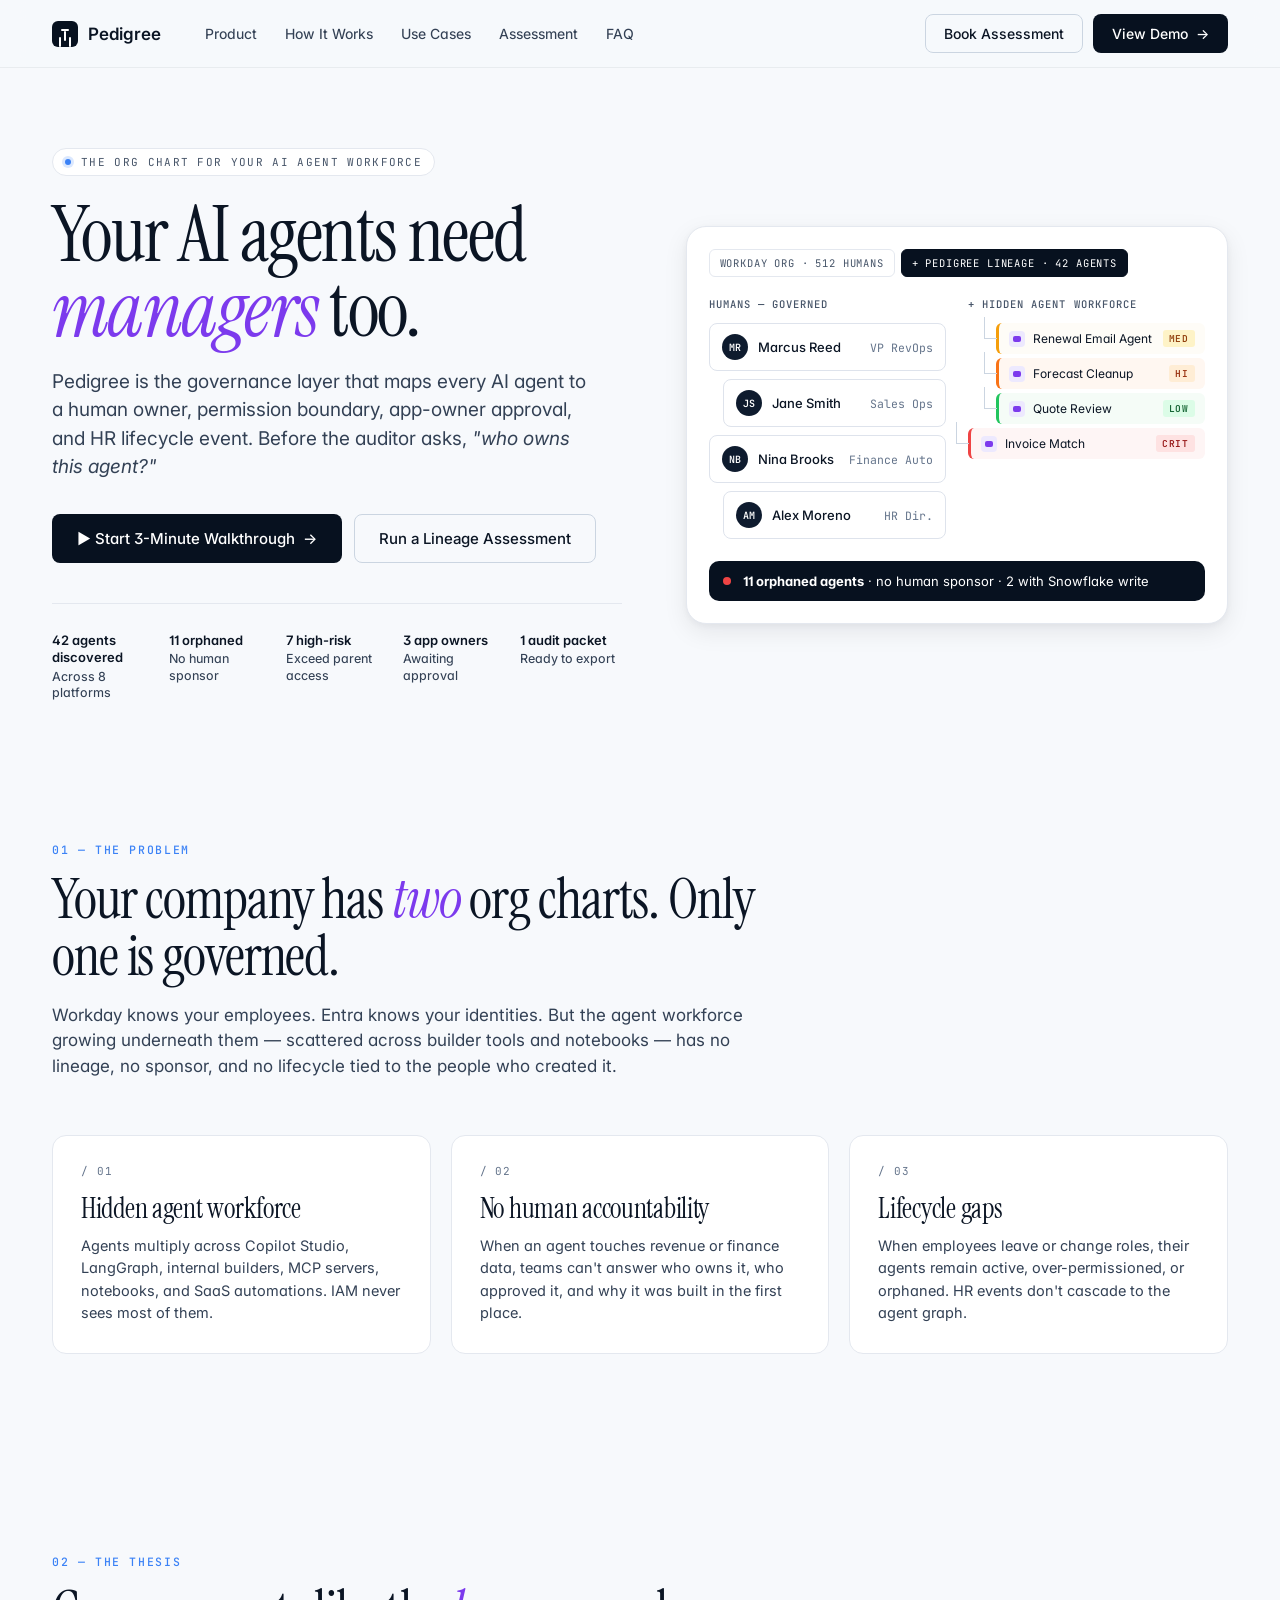
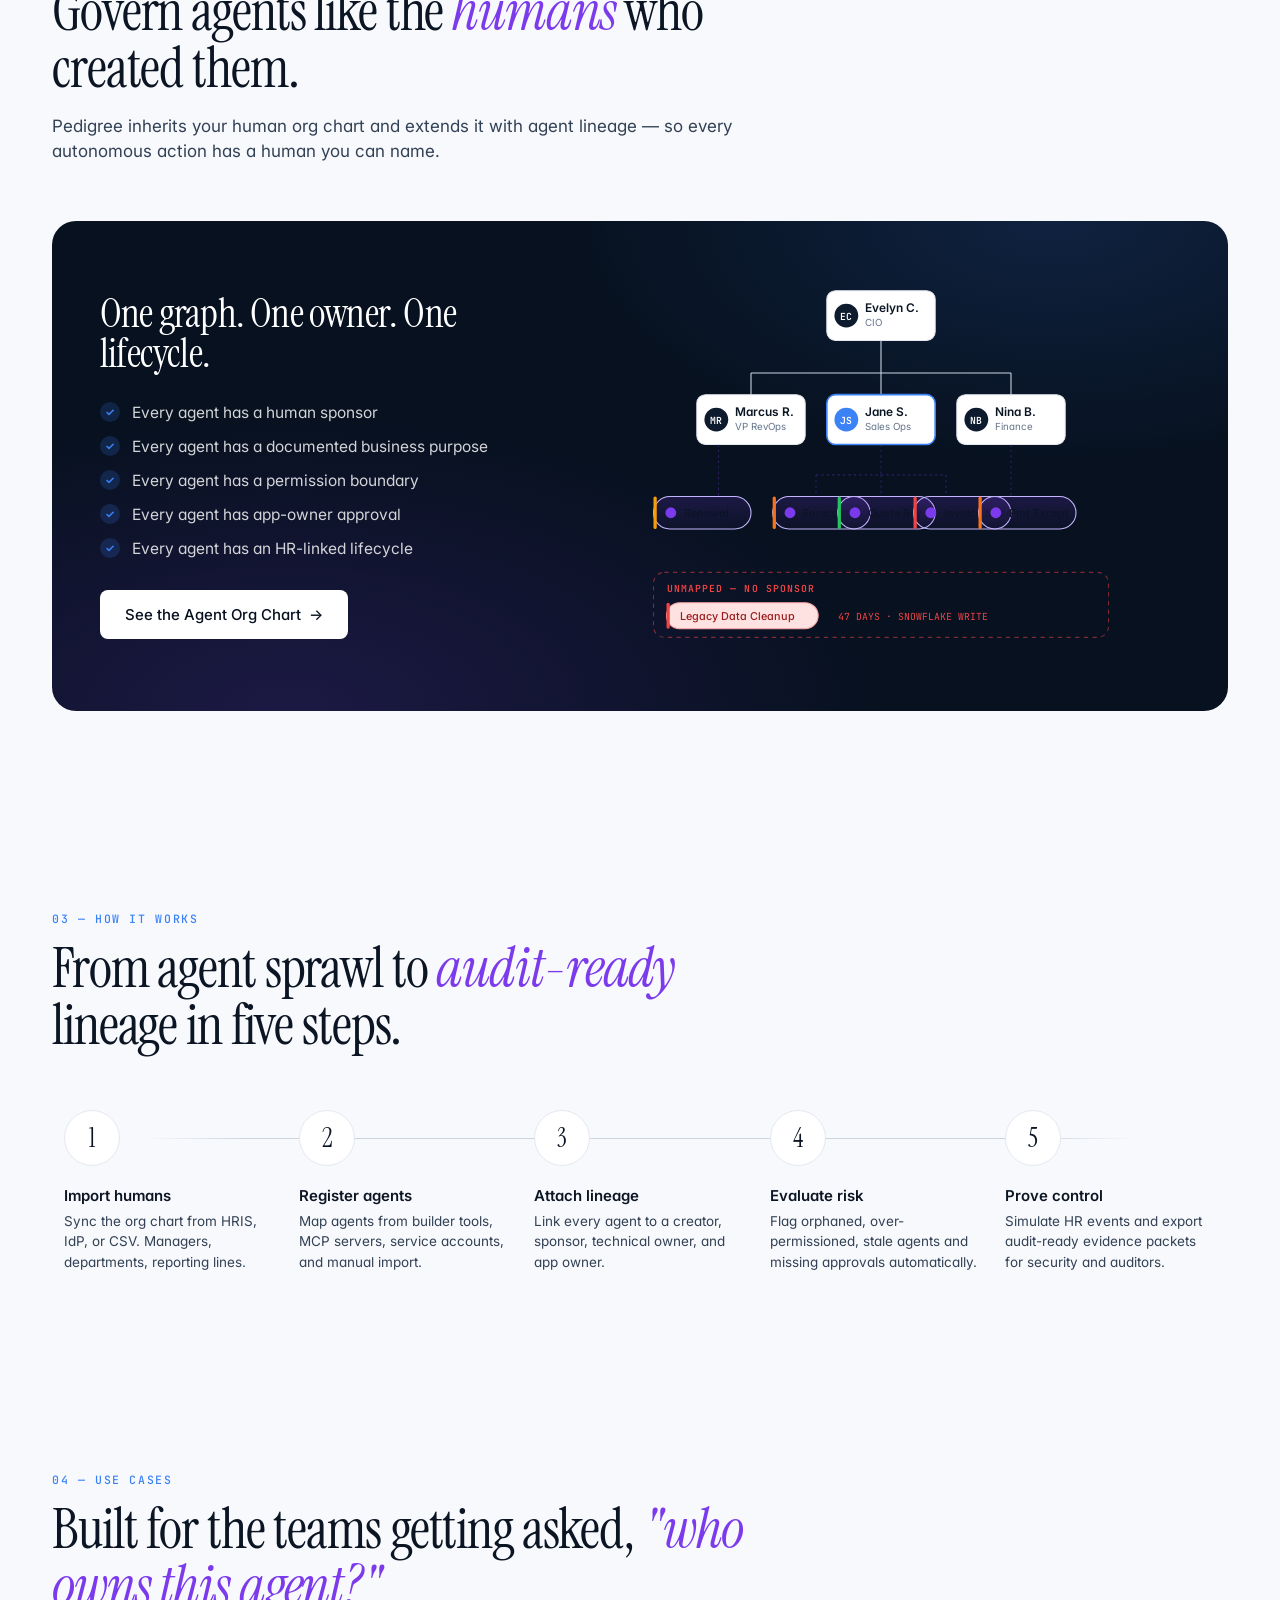
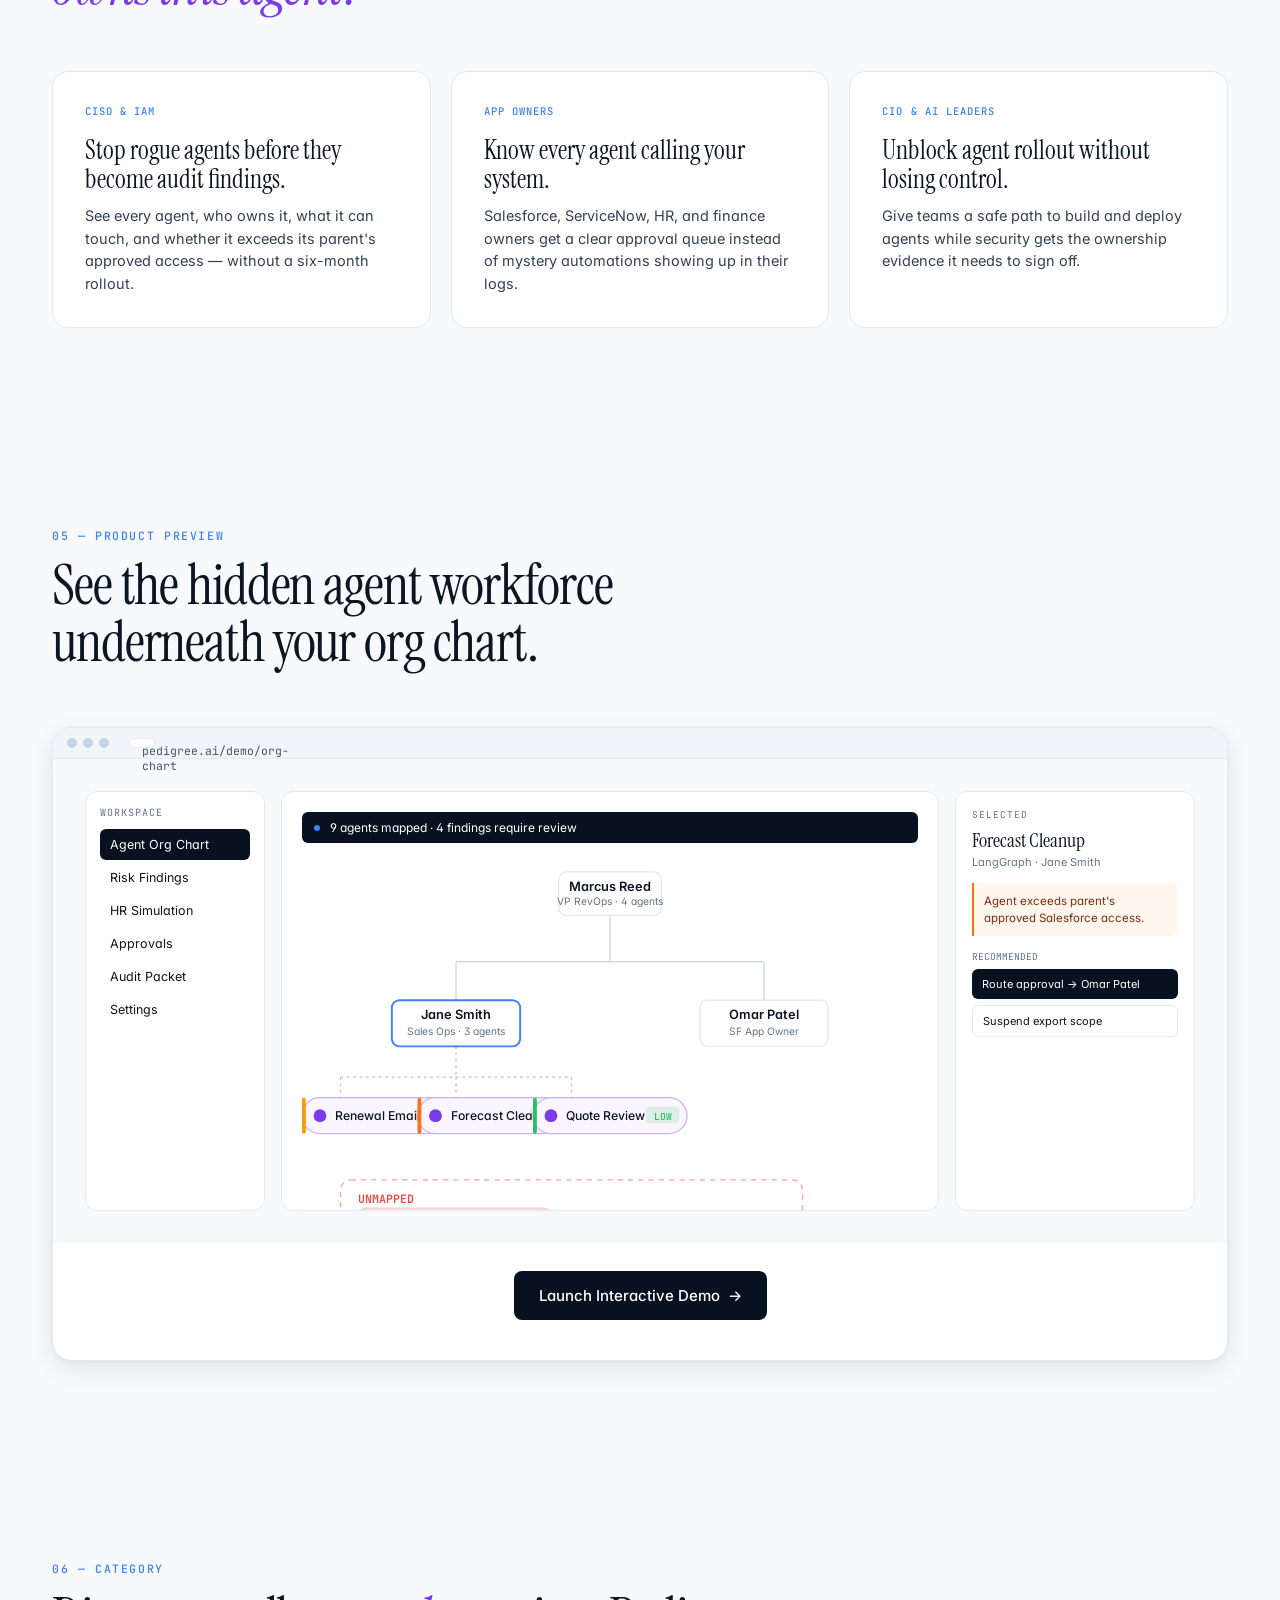
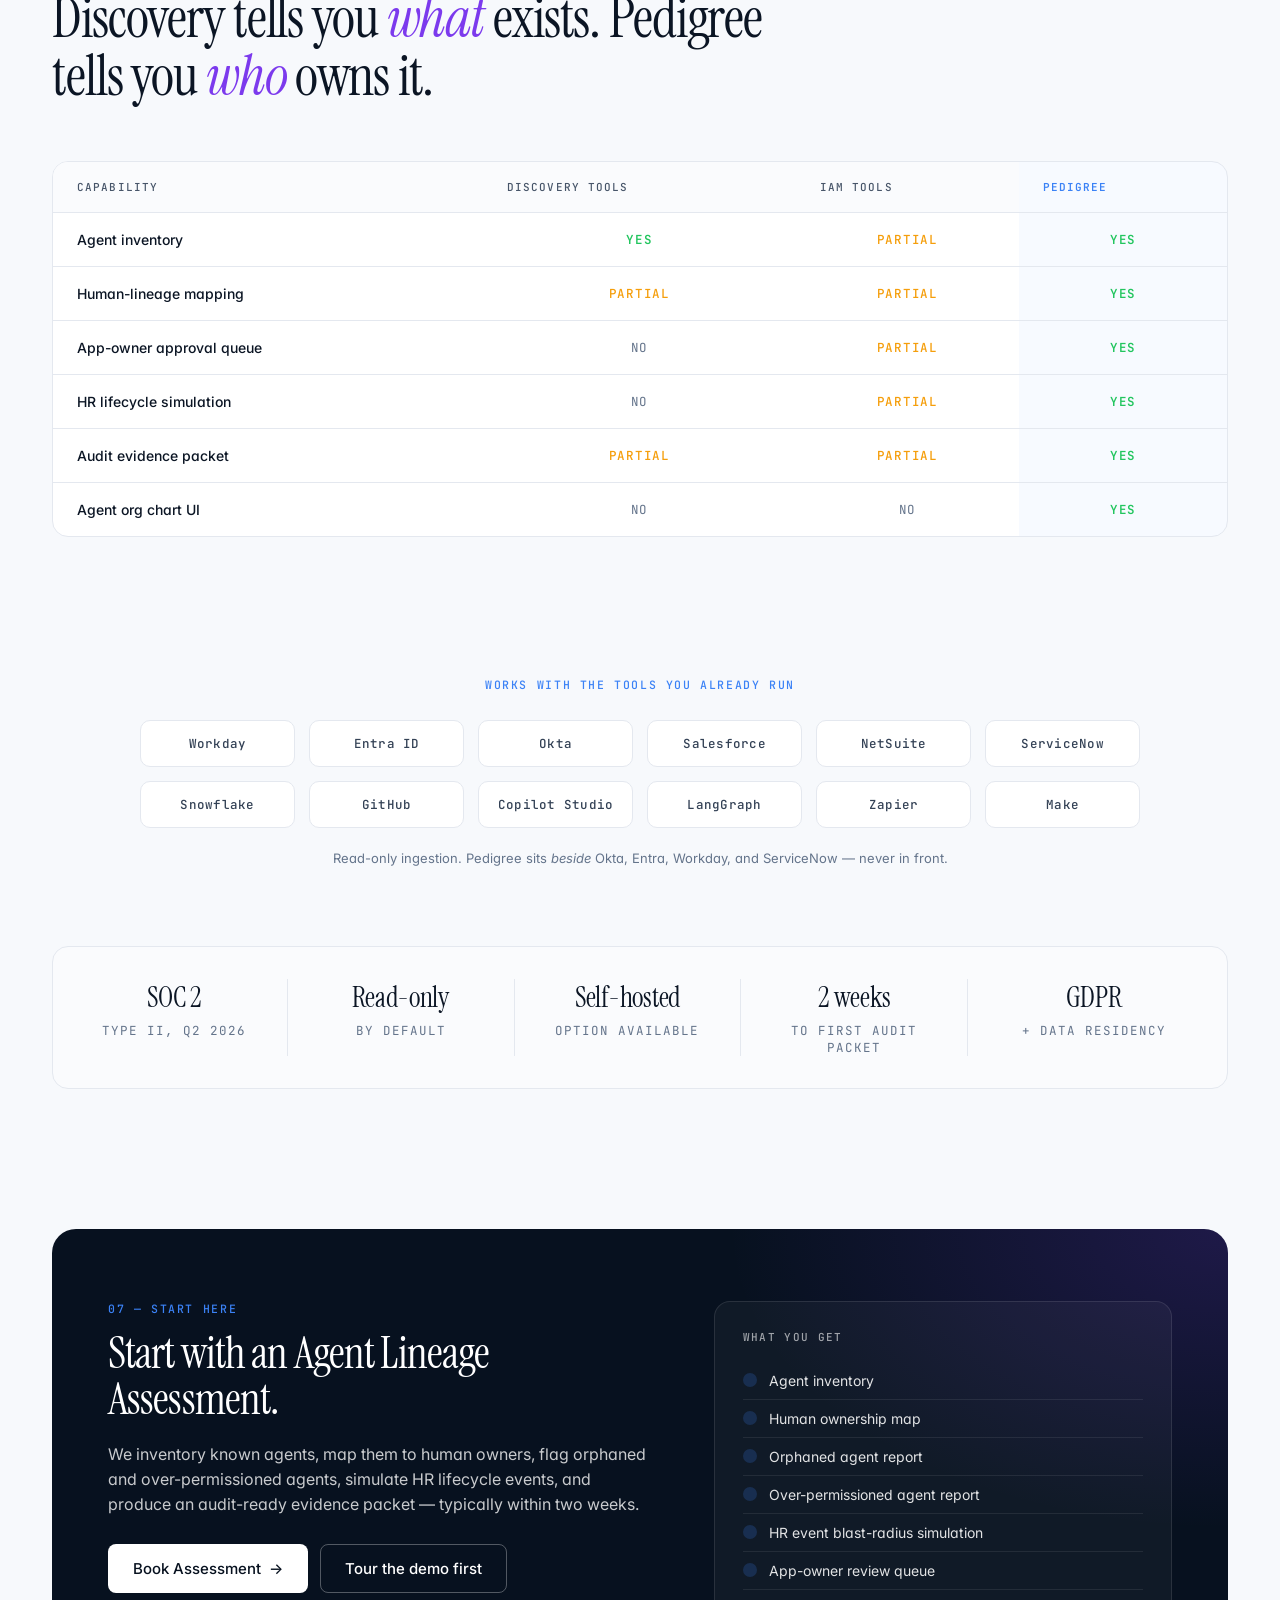
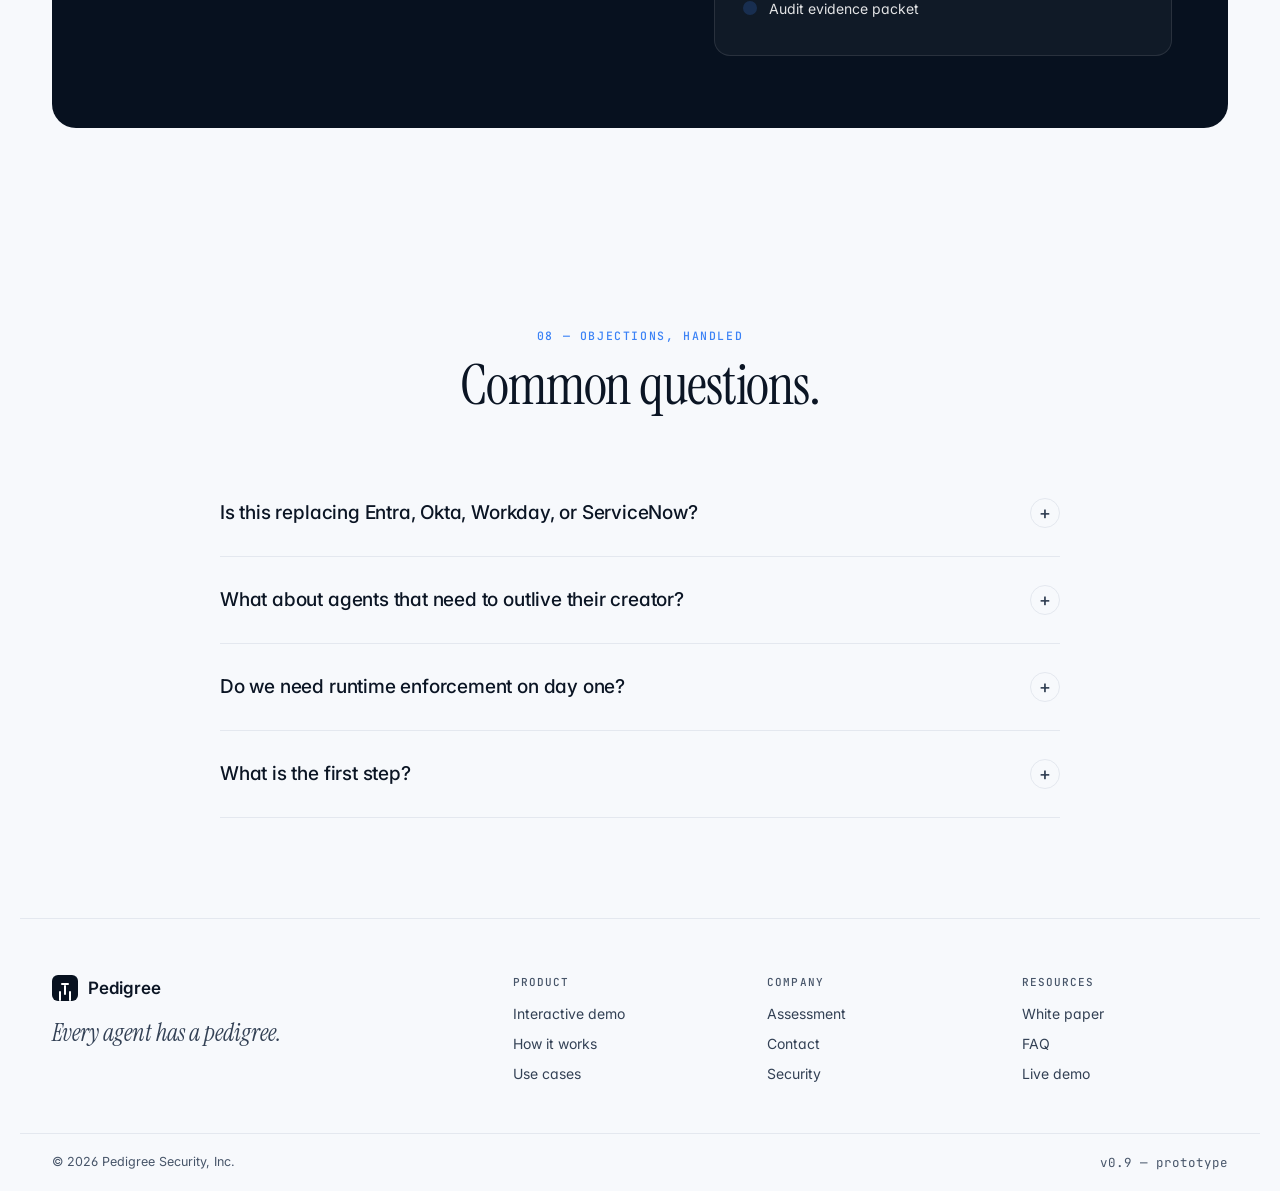
==== commit 9bfa0298: "Add white paper link to landing page footer" ====
--- a/index.html
+++ b/index.html
@@ -110,6 +110,7 @@
     padding: 10px 12px; margin-bottom: 8px; display: flex; align-items: center; gap: 10px;
     font-size: 13px; font-weight: 500;
   }
+  .hnode.offset { margin-left: 14px; }
   .hnode .avatar {
     width: 26px; height: 26px; border-radius: 50%; background: var(--navy-800);
     color: white; font-size: 10px; font-weight: 600;
@@ -483,9 +484,9 @@
         <div class="viz-col">
           <h4>Humans — governed</h4>
           <div class="hnode"><span class="avatar">MR</span> Marcus Reed <span class="meta">VP RevOps</span></div>
-          <div class="hnode" style="margin-left: 14px;"><span class="avatar">JS</span> Jane Smith <span class="meta">Sales Ops</span></div>
+          <div class="hnode offset"><span class="avatar">JS</span> Jane Smith <span class="meta">Sales Ops</span></div>
           <div class="hnode"><span class="avatar">NB</span> Nina Brooks <span class="meta">Finance Auto</span></div>
-          <div class="hnode" style="margin-left: 14px;"><span class="avatar">AM</span> Alex Moreno <span class="meta">HR Dir.</span></div>
+          <div class="hnode offset"><span class="avatar">AM</span> Alex Moreno <span class="meta">HR Dir.</span></div>
         </div>
         <div class="viz-col">
           <h4>+ Hidden agent workforce</h4>
@@ -769,6 +770,7 @@
   <div>
     <h5>Resources</h5>
     <ul>
+      <li><a href="whitepaper.html">White paper</a></li>
       <li><a href="#faq">FAQ</a></li>
       <li><a href="demo.html">Live demo</a></li>
     </ul>
